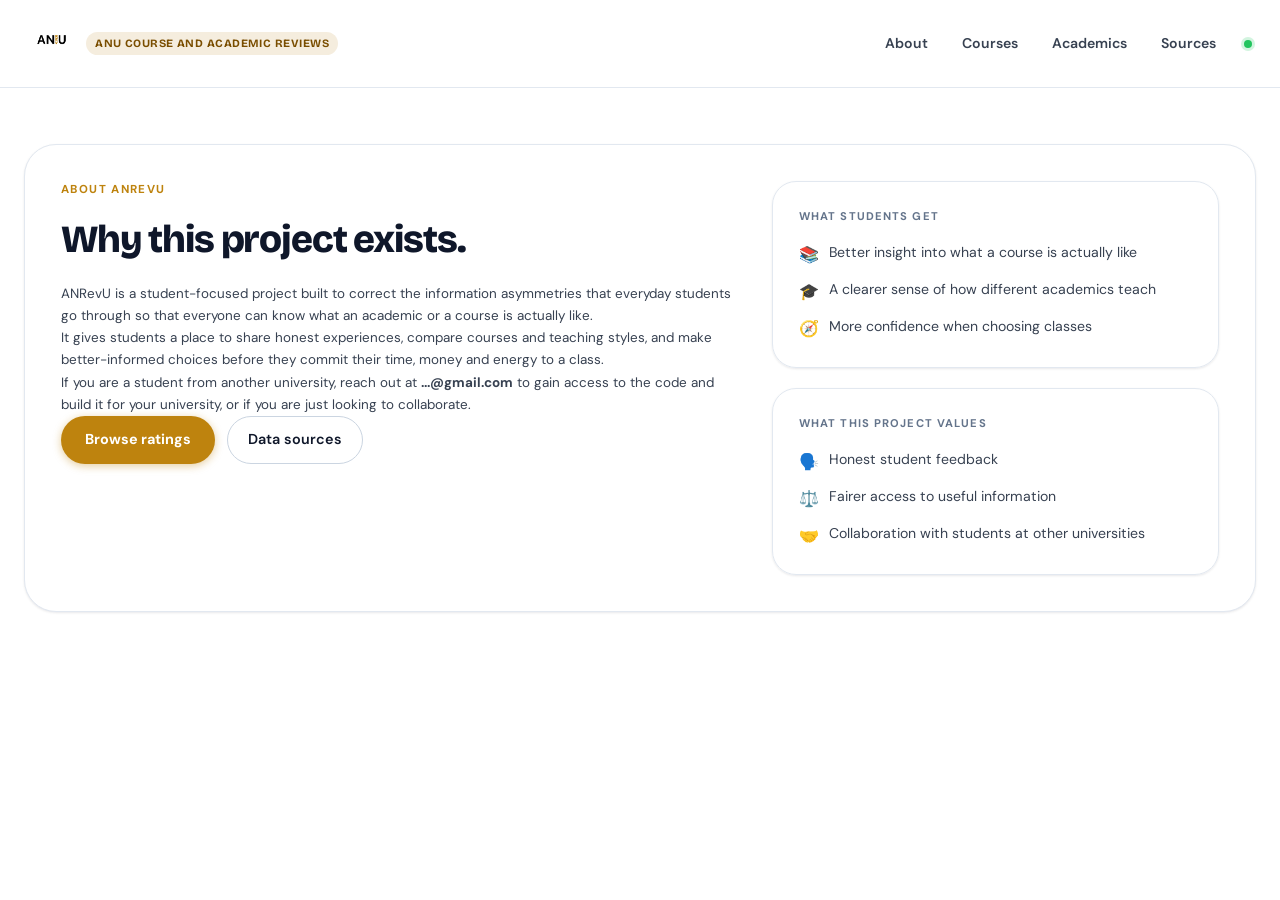
==== cbe-rating/about.html @ 8ddbf986 "Add ANRevU about page" ====
<!doctype html>
<html lang="en">
  <head>
    <meta charset="utf-8">
    <meta name="viewport" content="width=device-width, initial-scale=1">
    <title>ANRevU | About</title>
    <link rel="preconnect" href="https://fonts.googleapis.com">
    <link rel="preconnect" href="https://fonts.gstatic.com" crossorigin>
    <link href="https://fonts.googleapis.com/css2?family=Bricolage+Grotesque:opsz,wght@12..96,400;12..96,500;12..96,600;12..96,700;12..96,800&family=DM+Sans:ital,opsz,wght@0,9..40,400;0,9..40,500;0,9..40,600;1,9..40,400&display=swap" rel="stylesheet">
    <link rel="stylesheet" href="styles.css?v=20260502d">
  </head>
  <body>
    <header class="site-header">
      <div class="header-inner">
        <a class="wordmark" href="/cbe-rating/" aria-label="Go to ANRevU home">
          <img class="wordmark-logo" src="assets/anrevu-logo-white.png" alt="ANRevU">
          <span class="wordmark-badge">ANU course and academic reviews</span>
        </a>
        <nav class="header-nav">
          <a href="/cbe-rating/about.html" class="nav-link">About</a>
          <a href="/cbe-rating/#directory" class="nav-link">Courses</a>
          <a href="/cbe-rating/#directory" class="nav-link">Academics</a>
          <a href="/cbe-rating/sources.html" class="nav-link">Sources</a>
          <span class="nav-dot is-live" title="About ANRevU"></span>
        </nav>
      </div>
    </header>

    <main class="shell">
      <section class="sources-section sources-section--page about-section">
        <div class="sources-head">
          <p class="eyebrow">About ANRevU</p>
          <h1 class="sources-title">Why this project exists.</h1>
          <p class="sources-note">
            ANRevU is a student-focused project built to correct the information asymmetries that everyday students go through so that everyone can know what an academic or a course is actually like.
          </p>
          <p class="sources-note">
            It gives students a place to share honest experiences, compare courses and teaching styles, and make better-informed choices before they commit their time, money and energy to a class.
          </p>
          <p class="sources-note">
            If you are a student from another university, reach out at <strong>...@gmail.com</strong> to gain access to the code and build it for your university, or if you are just looking to collaborate.
          </p>
          <div class="hero-actions">
            <a class="btn-primary" href="/cbe-rating/#directory">Browse ratings</a>
            <a class="btn-ghost btn-ghost--light" href="/cbe-rating/sources.html">Data sources</a>
          </div>
        </div>

        <div class="about-card-grid">
          <article class="about-card">
            <p class="panel-label">What students get</p>
            <ul class="feature-list">
              <li><span class="feature-icon">📚</span> Better insight into what a course is actually like</li>
              <li><span class="feature-icon">🎓</span> A clearer sense of how different academics teach</li>
              <li><span class="feature-icon">🧭</span> More confidence when choosing classes</li>
            </ul>
          </article>

          <article class="about-card">
            <p class="panel-label">What this project values</p>
            <ul class="feature-list">
              <li><span class="feature-icon">🗣️</span> Honest student feedback</li>
              <li><span class="feature-icon">⚖️</span> Fairer access to useful information</li>
              <li><span class="feature-icon">🤝</span> Collaboration with students at other universities</li>
            </ul>
          </article>
        </div>
      </section>
    </main>
  </body>
</html>
---- cbe-rating/styles.css ----
/* ═══════════════════════════════════════════════════════════
   ANReview — Redesigned Styles
   ═══════════════════════════════════════════════════════════ */

/* ── Colour Themes ──────────────────────────────────────── */

/* Default: ANU Gold on black/white */
:root {
  --accent:       #BE830E;
  --accent-dark:  #9a6a0a;
  --accent-light: #F5EDDE;
  --accent-text:  #7a4e00;
  --hero-bg:      #0f0f0f;
}

/* ANU reversed — gold stays, darker tones */
[data-theme="ink"] {
  --accent:       #BE830E;
  --accent-dark:  #9a6a0a;
  --accent-light: #F5EDDE;
  --accent-text:  #7a4e00;
  --hero-bg:      #1a1a1a;
}

/* Cobalt Blue */
[data-theme="cobalt"] {
  --accent:       #2563EB;
  --accent-dark:  #1d4ed8;
  --accent-light: #dbeafe;
  --accent-text:  #1e40af;
  --hero-bg:      #0f172a;
}

/* Crimson */
[data-theme="crimson"] {
  --accent:       #DC2626;
  --accent-dark:  #b91c1c;
  --accent-light: #fee2e2;
  --accent-text:  #991b1b;
  --hero-bg:      #1a0606;
}

/* ── Base tokens ────────────────────────────────────────── */
:root {
  --bg:           #ffffff;
  --bg-subtle:    #f8fafc;
  --bg-muted:     #f1f5f9;
  --surface:      #ffffff;
  --ink:          #0f172a;
  --ink-muted:    #374151;
  --ink-faint:    #64748b;
  --line:         #e2e8f0;
  --line-strong:  #cbd5e1;
  --radius-sm:    10px;
  --radius-md:    16px;
  --radius-lg:    24px;
  --radius-xl:    32px;
  --shadow-sm:    0 1px 3px rgba(15,23,42,.06), 0 1px 2px rgba(15,23,42,.04);
  --shadow-md:    0 4px 16px rgba(15,23,42,.08), 0 1px 4px rgba(15,23,42,.04);
  --shadow-lg:    0 12px 40px rgba(15,23,42,.10), 0 2px 8px rgba(15,23,42,.06);
  --font-head:    'Bricolage Grotesque', sans-serif;
  --font-body:    'DM Sans', sans-serif;
  --header-h:     88px;
  --transition:   160ms cubic-bezier(.4,0,.2,1);
}

/* ── Dark mode ──────────────────────────────────────────── */
.dark {
  --bg:          #0f172a;
  --bg-subtle:   #1e293b;
  --bg-muted:    #334155;
  --surface:     #1e293b;
  --ink:         #f1f5f9;
  --ink-muted:   #cbd5e1;
  --ink-faint:   #94a3b8;
  --line:        #334155;
  --line-strong: #475569;
  --shadow-sm:   0 1px 3px rgba(0,0,0,.3);
  --shadow-md:   0 4px 16px rgba(0,0,0,.3);
  --shadow-lg:   0 12px 40px rgba(0,0,0,.35);
}

/* ── Reset ──────────────────────────────────────────────── */
*, *::before, *::after { box-sizing: border-box; margin: 0; }
html { scroll-behavior: smooth; -webkit-font-smoothing: antialiased; }
body {
  font-family: var(--font-body);
  font-size: 15px;
  line-height: 1.6;
  color: var(--ink);
  background: var(--bg);
  padding-top: var(--header-h);
  transition: background var(--transition), color var(--transition);
}

/* ── Header ─────────────────────────────────────────────── */
.site-header {
  position: fixed;
  top: 0; left: 0; right: 0;
  height: var(--header-h);
  background: rgba(255,255,255,0.88);
  backdrop-filter: blur(16px);
  -webkit-backdrop-filter: blur(16px);
  border-bottom: 1px solid var(--line);
  z-index: 100;
  transition: background var(--transition), border-color var(--transition);
}
.dark .site-header {
  background: rgba(15,23,42,0.88);
}
.header-inner {
  display: flex;
  align-items: center;
  justify-content: space-between;
  max-width: 1300px;
  margin: 0 auto;
  padding: 0 28px;
  height: 100%;
}
.wordmark {
  display: flex;
  align-items: center;
  gap: 10px;
  text-decoration: none;
  font-family: var(--font-head);
  font-size: 1.25rem;
  font-weight: 800;
  letter-spacing: -0.02em;
}
.wordmark-logo {
  display: block;
  width: auto;
  height: 68px;
}
.wordmark-badge {
  display: inline-flex;
  align-items: center;
  padding: 3px 9px;
  border-radius: 999px;
  background: var(--accent-light);
  color: var(--accent-text);
  font-size: 0.7rem;
  font-weight: 700;
  letter-spacing: 0.04em;
  text-transform: uppercase;
  white-space: nowrap;
}
.header-nav {
  display: flex;
  align-items: center;
  gap: 6px;
}
.nav-link {
  display: inline-flex;
  align-items: center;
  height: 36px;
  padding: 0 14px;
  border-radius: var(--radius-sm);
  color: var(--ink-muted);
  font-weight: 600;
  font-size: 0.88rem;
  text-decoration: none;
  transition: background var(--transition), color var(--transition);
}
.nav-link:hover {
  background: var(--bg-muted);
  color: var(--ink);
}
.nav-dot {
  width: 8px; height: 8px;
  border-radius: 50%;
  background: var(--ink-faint);
  margin-left: 8px;
  transition: background var(--transition);
}
.nav-dot.is-live  { background: #22c55e; box-shadow: 0 0 0 3px rgba(34,197,94,.2); }
.nav-dot.is-error { background: #ef4444; }

/* ── Shell ──────────────────────────────────────────────── */
.shell {
  max-width: 1300px;
  margin: 0 auto;
  padding: 40px 24px 72px;
}

/* ── Eyebrow ─────────────────────────────────────────────── */
.eyebrow {
  font-size: 0.72rem;
  font-weight: 700;
  letter-spacing: 0.12em;
  text-transform: uppercase;
  color: var(--accent);
  margin-bottom: 10px;
}

/* ── Hero ────────────────────────────────────────────────── */
.hero {
  display: grid;
  grid-template-columns: 1.5fr 1fr;
  gap: 32px;
  padding: 56px 56px 52px;
  background: var(--hero-bg);
  border: 1px solid rgba(255,255,255,0.08);
  border-radius: var(--radius-xl);
  overflow: hidden;
  position: relative;
}
.hero::before {
  content: '';
  position: absolute;
  top: -80px; right: -80px;
  width: 420px; height: 420px;
  border-radius: 50%;
  background: radial-gradient(circle, rgba(190,131,14,0.22) 0%, transparent 70%);
  pointer-events: none;
}
.hero::after {
  content: '';
  position: absolute;
  bottom: -60px; left: -60px;
  width: 300px; height: 300px;
  border-radius: 50%;
  background: radial-gradient(circle, rgba(190,131,14,0.10) 0%, transparent 70%);
  pointer-events: none;
}
.hero .eyebrow { color: #BE830E; }
.hero .hero-heading { color: #fff7eb !important; }
.hero-heading em { color: #d89a18; font-style: italic; }
.hero-logo {
  display: block;
  width: min(100%, 260px);
  height: auto;
  margin-bottom: 18px;
  border-radius: 22px;
  box-shadow: 0 12px 30px rgba(0, 0, 0, 0.22);
}
[data-hero="centered"] .hero {
  grid-template-columns: 1fr;
  text-align: center;
  max-width: 680px;
  margin-left: auto;
  margin-right: auto;
}
[data-hero="centered"] .hero-actions { justify-content: center; }
[data-hero="centered"] .hero-right    { display: none; }

.hero-heading {
  font-family: var(--font-head);
  font-size: clamp(2.6rem, 5vw, 4.2rem);
  font-weight: 800;
  line-height: 1.05;
  letter-spacing: -0.03em;
  color: #ffffff;
  margin-bottom: 20px;
}
.hero-heading em {
  font-style: italic;
  color: var(--accent);
}
.hero-body {
  font-size: 1rem;
  line-height: 1.7;
  color: rgba(255, 248, 235, 0.9);
  max-width: 52ch;
  margin-bottom: 32px;
}
.hero-body strong { color: #fff7eb; font-weight: 700; }

.hero-actions {
  display: flex;
  gap: 12px;
  flex-wrap: wrap;
}

/* ── Buttons ─────────────────────────────────────────────── */
.btn-primary {
  display: inline-flex;
  align-items: center;
  justify-content: center;
  height: 48px;
  padding: 0 24px;
  border-radius: 999px;
  background: var(--accent);
  color: #fff;
  font: inherit;
  font-size: 0.9rem;
  font-weight: 700;
  text-decoration: none;
  border: none;
  cursor: pointer;
  transition: background var(--transition), transform var(--transition), box-shadow var(--transition);
  box-shadow: 0 2px 8px color-mix(in srgb, var(--accent) 40%, transparent);
}
.btn-primary:hover {
  background: var(--accent-dark);
  transform: translateY(-1px);
  box-shadow: 0 6px 20px color-mix(in srgb, var(--accent) 35%, transparent);
}
.btn-primary:active { transform: translateY(0); }

.btn-ghost {
  display: inline-flex;
  align-items: center;
  height: 48px;
  padding: 0 20px;
  border-radius: 999px;
  border: 1.5px solid rgba(255,255,255,0.5);
  color: rgba(255,255,255,0.9);
  font: inherit;
  font-size: 0.9rem;
  font-weight: 600;
  text-decoration: none;
  cursor: pointer;
  transition: border-color var(--transition), color var(--transition), background var(--transition);
}
.btn-ghost:hover {
  border-color: #ffffff;
  color: #ffffff;
  background: rgba(255,255,255,0.1);
}

.btn-ghost--light {
  border-color: var(--line-strong);
  color: var(--ink);
}

.btn-ghost--light:hover {
  border-color: var(--accent);
  color: var(--accent-text);
  background: var(--accent-light);
}

.btn-submit { width: 100%; height: 52px; font-size: 0.95rem; border-radius: var(--radius-md); }

.btn-secondary {
  display: inline-flex;
  align-items: center;
  justify-content: center;
  min-height: 44px;
  padding: 0 18px;
  border-radius: 999px;
  border: 1.5px solid var(--line-strong);
  background: var(--surface);
  color: var(--ink);
  font: inherit;
  font-size: 0.88rem;
  font-weight: 700;
  cursor: pointer;
  transition: border-color var(--transition), background var(--transition), color var(--transition), transform var(--transition);
}
.btn-secondary:hover:not(:disabled) {
  border-color: var(--accent);
  color: var(--accent-text);
  transform: translateY(-1px);
}
.btn-secondary:disabled {
  opacity: 0.45;
  cursor: not-allowed;
}

/* ── Hero panel ──────────────────────────────────────────── */
.hero-right {
  padding: 28px;
  background: rgba(255,255,255,0.10);
  border: 1px solid rgba(255,255,255,0.18);
  border-radius: var(--radius-lg);
  backdrop-filter: blur(8px);
}
.hero-right .panel-label { color: rgba(255,255,255,0.65); }
.hero-right .feature-list li { color: rgba(255,255,255,0.92); }
.hero-right .panel-note { color: rgba(255,255,255,0.6); border-top-color: rgba(255,255,255,0.18); }
.panel-label {
  font-size: 0.7rem;
  font-weight: 700;
  letter-spacing: 0.1em;
  text-transform: uppercase;
  color: var(--ink-faint);
  margin-bottom: 16px;
}
.feature-list {
  list-style: none;
  padding: 0;
  display: grid;
  gap: 12px;
}
.feature-list li {
  display: flex;
  align-items: flex-start;
  gap: 10px;
  font-size: 0.88rem;
  color: var(--ink-muted);
  line-height: 1.5;
}
.feature-icon {
  font-size: 1rem;
  flex-shrink: 0;
  margin-top: 1px;
}
.panel-note {
  margin-top: 20px;
  font-size: 0.78rem;
  color: var(--ink-faint);
  border-top: 1px solid var(--line);
  padding-top: 14px;
}

/* ── Stats strip ─────────────────────────────────────────── */
.stat-strip {
  display: grid;
  grid-template-columns: repeat(4, 1fr);
  gap: 14px;
  margin-top: 20px;
}
.stat-card {
  padding: 28px 24px 24px;
  background: var(--surface);
  border: 1px solid var(--line);
  border-radius: var(--radius-lg);
  box-shadow: var(--shadow-sm);
  transition: transform var(--transition), box-shadow var(--transition);
}
.stat-card:hover {
  transform: translateY(-2px);
  box-shadow: var(--shadow-md);
}
.stat-card--muted .stat-num { color: var(--ink); opacity: 0.55; }
.stat-num {
  display: block;
  font-family: var(--font-head);
  font-size: clamp(2.2rem, 4vw, 3rem);
  font-weight: 800;
  letter-spacing: -0.04em;
  color: var(--accent);
  line-height: 1;
  margin-bottom: 6px;
}
.stat-label {
  font-size: 0.8rem;
  font-weight: 600;
  color: var(--ink-muted);
  text-transform: uppercase;
  letter-spacing: 0.06em;
}

/* ── Status bar ─────────────────────────────────────────── */
.status-bar {
  display: flex;
  align-items: center;
  gap: 10px;
  margin-top: 14px;
  padding: 12px 18px;
  background: var(--bg-subtle);
  border: 1px solid var(--line);
  border-radius: var(--radius-md);
}
.status-dot {
  width: 8px; height: 8px;
  border-radius: 50%;
  background: var(--ink-faint);
  flex-shrink: 0;
  animation: pulse 2s ease-in-out infinite;
}
@keyframes pulse {
  0%, 100% { opacity: 1; }
  50%       { opacity: 0.4; }
}
.status-bar p {
  margin: 0;
  font-size: 0.82rem;
  font-weight: 600;
  color: var(--ink);
}

/* ── College tabs ───────────────────────────────────────── */
.college-switch {
  display: grid;
  grid-template-columns: repeat(4, 1fr);
  gap: 12px;
  margin-top: 20px;
}
.college-tab {
  display: flex;
  flex-direction: column;
  gap: 4px;
  padding: 20px 22px;
  background: var(--surface);
  border: 1.5px solid var(--line);
  border-radius: var(--radius-lg);
  cursor: pointer;
  text-align: left;
  transition: border-color var(--transition), background var(--transition), transform var(--transition), box-shadow var(--transition);
  box-shadow: var(--shadow-sm);
}
.college-tab:hover {
  border-color: var(--accent);
  transform: translateY(-2px);
  box-shadow: var(--shadow-md);
}
.college-tab.is-active {
  border-color: var(--accent);
  background: var(--accent-light);
  box-shadow: 0 0 0 3px color-mix(in srgb, var(--accent) 15%, transparent);
}
.ctab-label {
  font-family: var(--font-head);
  font-size: 0.98rem;
  font-weight: 700;
  color: var(--ink);
  line-height: 1.3;
}
.college-tab.is-active .ctab-label { color: var(--accent-text); }
.ctab-sub {
  font-size: 0.84rem;
  color: var(--ink);
  opacity: 0.65;
  line-height: 1.45;
}
.college-tab.is-active .ctab-sub { opacity: 0.8; }

/* ── Directory section ──────────────────────────────────── */
.directory { margin-top: 40px; }

.directory-head {
  display: flex;
  justify-content: space-between;
  align-items: flex-end;
  gap: 24px;
}
.directory-title {
  font-family: var(--font-head);
  font-size: clamp(1.8rem, 3.5vw, 2.8rem);
  font-weight: 800;
  letter-spacing: -0.03em;
  color: var(--ink);
}
.directory-note {
  max-width: 38ch;
  font-size: 0.92rem;
  color: var(--ink);
  opacity: 0.7;
  line-height: 1.6;
}

.workflow-strip {
  display: grid;
  grid-template-columns: repeat(2, 1fr);
  gap: 12px;
  margin-top: 18px;
}

.workflow-card {
  padding: 18px 20px;
  background: var(--bg-subtle);
  border: 1px solid var(--line);
  border-radius: var(--radius-lg);
  box-shadow: var(--shadow-sm);
}

.workflow-card h3 {
  font-family: var(--font-head);
  font-size: 1rem;
  font-weight: 700;
  color: var(--ink);
  margin-bottom: 6px;
}

.workflow-card p:last-child {
  font-size: 0.84rem;
  color: var(--ink-muted);
  line-height: 1.6;
}

.workflow-step,
.panel-step {
  font-size: 0.72rem;
  font-weight: 700;
  letter-spacing: 0.1em;
  text-transform: uppercase;
  color: var(--accent);
}

.panel-step {
  margin-bottom: 6px;
}

/* ── Type toggle ─────────────────────────────────────────── */
.type-switch {
  display: inline-flex;
  gap: 6px;
  margin-top: 20px;
  padding: 5px;
  background: var(--bg-muted);
  border-radius: var(--radius-md);
  border: 1px solid var(--line);
}
.type-tab {
  height: 40px;
  padding: 0 20px;
  border: none;
  border-radius: var(--radius-sm);
  background: transparent;
  color: var(--ink-muted);
  font: inherit;
  font-size: 0.88rem;
  font-weight: 600;
  cursor: pointer;
  transition: background var(--transition), color var(--transition), box-shadow var(--transition);
}
.type-tab.is-active {
  background: var(--surface);
  color: var(--accent);
  box-shadow: var(--shadow-sm);
}

/* ── Filters ─────────────────────────────────────────────── */
.filters-card {
  display: grid;
  grid-template-columns: 2fr 1fr 1fr 1fr;
  gap: 12px;
  margin-top: 16px;
  padding: 16px;
  background: var(--surface);
  border: 1px solid var(--line);
  border-radius: var(--radius-lg);
  box-shadow: var(--shadow-sm);
}
.field {
  display: flex;
  flex-direction: column;
  gap: 6px;
}
.field-label {
  font-size: 0.78rem;
  font-weight: 700;
  color: var(--ink-muted);
  letter-spacing: 0.04em;
  text-transform: uppercase;
}
.field-optional {
  font-weight: 400;
  text-transform: none;
  letter-spacing: 0;
  color: var(--ink-faint);
}
.input-wrap {
  position: relative;
}

.search-submit-row {
  display: flex;
  gap: 10px;
  align-items: center;
}

.search-submit-row .input-wrap {
  flex: 1;
}

.search-submit {
  flex-shrink: 0;
  min-width: 108px;
}
.input-icon {
  position: absolute;
  left: 12px;
  top: 50%;
  transform: translateY(-50%);
  width: 16px; height: 16px;
  color: var(--ink-faint);
  pointer-events: none;
}
.field--search input { padding-left: 38px !important; }

.field input,
.field select,
.field textarea {
  width: 100%;
  height: 44px;
  padding: 0 14px;
  border: 1.5px solid var(--line);
  border-radius: var(--radius-md);
  background: var(--bg-subtle);
  color: var(--ink);
  font: inherit;
  font-size: 0.88rem;
  transition: border-color var(--transition), box-shadow var(--transition), background var(--transition);
  appearance: none;
  -webkit-appearance: none;
}
.field textarea {
  height: auto;
  padding: 12px 14px;
  resize: vertical;
}
select.field, .field select {
  background-image: url("data:image/svg+xml,%3Csvg xmlns='http://www.w3.org/2000/svg' width='12' height='8' fill='none'%3E%3Cpath d='M1 1l5 5 5-5' stroke='%2364748b' stroke-width='1.5' stroke-linecap='round' stroke-linejoin='round'/%3E%3C/svg%3E");
  background-repeat: no-repeat;
  background-position: right 12px center;
  padding-right: 32px;
}
.field input:focus,
.field select:focus,
.field textarea:focus {
  outline: none;
  border-color: var(--accent);
  box-shadow: 0 0 0 3px color-mix(in srgb, var(--accent) 15%, transparent);
  background: var(--surface);
}

/* ── Content grid ─────────────────────────────────────────── */
.browse-view,
.detail-page {
  margin-top: 16px;
}

/* ── List panel ──────────────────────────────────────────── */
.list-panel {
  background: var(--surface);
  border: 1px solid var(--line);
  border-radius: var(--radius-xl);
  padding: 22px;
  box-shadow: var(--shadow-sm);
}
.list-panel--full {
  width: 100%;
}
.list-header {
  display: flex;
  justify-content: space-between;
  align-items: flex-start;
  padding-bottom: 14px;
  border-bottom: 1px solid var(--line);
  margin-bottom: 16px;
}
.list-heading {
  font-family: var(--font-head);
  font-size: 1rem;
  font-weight: 700;
  color: var(--ink);
}
.results-meta-text {
  font-size: 0.8rem;
  color: var(--ink-muted);
  font-weight: 600;
}
.results-grid {
  display: grid;
  gap: 10px;
}

/* ── Result cards ─────────────────────────────────────────── */
.result-card {
  padding: 16px 18px;
  border: 1.5px solid var(--line);
  border-radius: var(--radius-md);
  background: var(--bg-subtle);
  cursor: pointer;
  transition: border-color var(--transition), transform var(--transition), box-shadow var(--transition), background var(--transition);
}
.result-card:hover {
  border-color: var(--accent);
  background: var(--surface);
  transform: translateY(-1px);
  box-shadow: var(--shadow-md);
}
.result-card.is-active {
  border-color: var(--accent);
  background: var(--accent-light);
  box-shadow: 0 0 0 3px color-mix(in srgb, var(--accent) 12%, transparent);
}
.result-card h4 {
  font-family: var(--font-head);
  font-size: 0.95rem;
  font-weight: 700;
  letter-spacing: -0.01em;
  color: var(--ink);
  margin: 10px 0 5px;
}
.result-snippet {
  font-size: 0.82rem;
  color: var(--ink);
  opacity: 0.75;
  line-height: 1.5;
  margin-bottom: 10px;
  display: -webkit-box;
  -webkit-line-clamp: 2;
  -webkit-box-orient: vertical;
  overflow: hidden;
}
.result-meta,
.result-tags,
.review-meta {
  display: flex;
  gap: 6px;
  flex-wrap: wrap;
}

/* ── Chips & pills ───────────────────────────────────────── */
.pill {
  display: inline-flex;
  align-items: center;
  padding: 4px 10px;
  border-radius: 999px;
  background: var(--accent-light);
  color: var(--accent-text);
  font-size: 0.7rem;
  font-weight: 700;
  letter-spacing: 0.06em;
  text-transform: uppercase;
  margin-bottom: 6px;
}
.meta-chip {
  display: inline-flex;
  align-items: center;
  height: 26px;
  padding: 0 9px;
  border-radius: 999px;
  background: var(--bg-muted);
  color: var(--ink);
  font-size: 0.75rem;
  font-weight: 600;
  border: 1px solid var(--line);
}
.tag-chip {
  display: inline-flex;
  align-items: center;
  height: 26px;
  padding: 0 9px;
  border-radius: 999px;
  background: color-mix(in srgb, var(--accent) 10%, transparent);
  color: var(--accent-text);
  font-size: 0.75rem;
  font-weight: 600;
}
.score-badge {
  display: inline-flex;
  align-items: center;
  height: 26px;
  padding: 0 9px;
  border-radius: 999px;
  background: color-mix(in srgb, var(--accent) 14%, transparent);
  color: var(--accent-text);
  font-size: 0.75rem;
  font-weight: 700;
}

/* ── Detail panel ─────────────────────────────────────────── */
.detail-panel {
  background: var(--surface);
  border: 1px solid var(--line);
  border-radius: var(--radius-xl);
  padding: 24px;
  box-shadow: var(--shadow-sm);
  position: sticky;
  top: calc(var(--header-h) + 16px);
  max-height: calc(100vh - var(--header-h) - 32px);
  overflow-y: auto;
  scrollbar-width: thin;
  scrollbar-color: var(--line) transparent;
}
.detail-panel--page {
  position: static;
  max-height: none;
  overflow: visible;
}

.detail-page-bar {
  display: flex;
  justify-content: space-between;
  align-items: center;
  gap: 12px;
  margin-bottom: 14px;
}

.detail-page-actions {
  display: flex;
  gap: 10px;
  flex-wrap: wrap;
}

.detail-page-nav {
  display: flex;
  gap: 10px;
}

.detail-empty {
  display: flex;
  flex-direction: column;
  align-items: center;
  justify-content: center;
  text-align: center;
  min-height: 280px;
  padding: 40px 20px;
  color: var(--ink-muted);
}
.detail-empty-icon {
  font-size: 2.5rem;
  margin-bottom: 16px;
  color: var(--ink-faint);
}
.detail-empty h3 {
  font-family: var(--font-head);
  font-size: 1.1rem;
  font-weight: 700;
  color: var(--ink);
  margin-bottom: 8px;
}
.detail-empty p {
  font-size: 0.88rem;
  line-height: 1.6;
  max-width: 28ch;
  color: var(--ink-muted);
}

.detail-top {
  display: flex;
  justify-content: space-between;
  gap: 16px;
  align-items: flex-start;
  padding-bottom: 18px;
  border-bottom: 1px solid var(--line);
  margin-bottom: 16px;
}
.detail-title {
  font-family: var(--font-head);
  font-size: 1.15rem;
  font-weight: 800;
  letter-spacing: -0.02em;
  color: var(--ink);
  line-height: 1.25;
  margin-top: 6px;
}
.detail-subtitle {
  font-size: 0.82rem;
  color: var(--ink-muted);
  margin-top: 4px;
}
.score-chip {
  display: flex;
  flex-direction: column;
  align-items: center;
  justify-content: center;
  min-width: 72px;
  padding: 12px 10px;
  border-radius: var(--radius-md);
  background: color-mix(in srgb, var(--accent) 12%, transparent);
  border: 1px solid color-mix(in srgb, var(--accent) 25%, transparent);
  flex-shrink: 0;
}
.score-chip span {
  font-family: var(--font-head);
  font-size: 1.8rem;
  font-weight: 800;
  color: var(--accent);
  line-height: 1;
}
.score-chip small {
  font-size: 0.72rem;
  color: var(--ink-faint);
  font-weight: 600;
  margin-top: 2px;
}

/* ── Metrics ─────────────────────────────────────────────── */
.detail-metrics {
  display: grid;
  grid-template-columns: repeat(4, 1fr);
  gap: 8px;
  margin-bottom: 16px;
}
.metric-card {
  padding: 12px;
  background: var(--bg-subtle);
  border: 1px solid var(--line);
  border-radius: var(--radius-md);
  text-align: center;
}
.metric-label {
  font-size: 0.7rem;
  font-weight: 600;
  color: var(--ink-muted);
  text-transform: uppercase;
  letter-spacing: 0.04em;
  margin-bottom: 4px;
}
.metric-val {
  font-family: var(--font-head);
  font-size: 1.3rem;
  font-weight: 800;
  color: var(--ink);
}

/* ── Info cards ──────────────────────────────────────────── */
.detail-sections { display: grid; gap: 22px; margin-top: 18px; }
.info-card {
  padding: 22px 22px;
  background: var(--bg-subtle);
  border: 1px solid var(--line);
  border-radius: var(--radius-md);
}
.info-card--form {
  background: var(--surface);
  border-color: var(--line-strong);
}
.info-heading {
  font-family: var(--font-head);
  font-size: 1.2rem;
  font-weight: 800;
  color: var(--ink);
  margin-bottom: 4px;
}
.section-head {
  display: flex;
  justify-content: space-between;
  align-items: flex-start;
  gap: 12px;
  margin-bottom: 10px;
}
.section-sub {
  font-size: 0.78rem;
  color: var(--ink-muted);
}
.field--compact {
  min-width: 0;
}
.review-toolbar {
  display: grid;
  grid-template-columns: repeat(4, minmax(0, 1fr));
  gap: 12px;
  margin-top: 14px;
  margin-bottom: 10px;
}
.section-sub--title {
  font-size: 0.86rem;
  line-height: 1.55;
  margin-top: 2px;
}

/* ── Facts ────────────────────────────────────────────────── */
.facts {
  display: grid;
  grid-template-columns: max-content 1fr;
  gap: 6px 16px;
  margin-top: 12px;
  font-size: 0.84rem;
}
.facts dt { font-weight: 700; color: var(--ink-muted); }
.facts dd { color: var(--ink); }
.facts a  { color: var(--accent); text-decoration: none; }
.facts a:hover { text-decoration: underline; }

/* ── Link pills ──────────────────────────────────────────── */
.link-pills {
  display: flex;
  flex-wrap: wrap;
  gap: 8px;
  margin-top: 12px;
}
.link-pills button {
  border: 1.5px solid var(--line);
  border-radius: 999px;
  height: 32px;
  padding: 0 12px;
  background: var(--surface);
  color: var(--ink-muted);
  font: inherit;
  font-size: 0.8rem;
  font-weight: 600;
  cursor: pointer;
  transition: border-color var(--transition), color var(--transition), background var(--transition);
}
.link-pills button:hover {
  border-color: var(--accent);
  color: var(--accent);
  background: var(--accent-light);
}

/* ── Reviews ─────────────────────────────────────────────── */
.review-list {
  display: grid;
  gap: 10px;
  margin-top: 12px;
}
.review-card {
  padding: 14px 16px;
  background: var(--surface);
  border: 1px solid var(--line);
  border-radius: var(--radius-md);
  transition: border-color var(--transition);
}
.review-card:hover { border-color: var(--line-strong); }
.review-card blockquote {
  margin: 10px 0 0;
  padding-left: 12px;
  border-left: 3px solid var(--accent);
  font-size: 0.88rem;
  color: var(--ink);
  line-height: 1.6;
  font-style: italic;
}
.review-actions {
  display: flex;
  justify-content: space-between;
  align-items: center;
  flex-wrap: wrap;
  margin-top: 12px;
  gap: 8px;
}
.review-vote-bar {
  display: inline-flex;
  align-items: center;
  gap: 8px;
}
.vote-button {
  height: 32px;
  padding: 0 12px;
  border: 1px solid color-mix(in srgb, var(--accent) 35%, var(--line));
  border-radius: 999px;
  background: color-mix(in srgb, var(--accent) 6%, var(--surface));
  color: var(--ink);
  font: inherit;
  font-size: 0.76rem;
  font-weight: 700;
  cursor: pointer;
  transition: border-color var(--transition), background var(--transition), color var(--transition);
}
.vote-button:hover {
  border-color: var(--accent);
  background: color-mix(in srgb, var(--accent) 12%, var(--surface));
}
.vote-button--down {
  border-color: color-mix(in srgb, #b45309 35%, var(--line));
  background: color-mix(in srgb, #b45309 7%, var(--surface));
}
.vote-button:disabled {
  opacity: 0.6;
  cursor: default;
}
.report-button {
  height: 30px;
  padding: 0 12px;
  border: 1px solid var(--line);
  border-radius: 999px;
  background: transparent;
  color: var(--ink-faint);
  font: inherit;
  font-size: 0.75rem;
  font-weight: 600;
  cursor: pointer;
  transition: border-color var(--transition), color var(--transition);
  flex-shrink: 0;
}
.report-button:hover {
  border-color: #ef4444;
  color: #ef4444;
}
.report-button:disabled { opacity: 0.5; cursor: default; }

/* ── Review form ─────────────────────────────────────────── */
.review-form {
  display: grid;
  gap: 14px;
  margin-top: 14px;
}
.review-dual-toggle-wrap {
  display: grid;
  gap: 8px;
}
.linked-review-toggle {
  display: grid;
  grid-template-columns: 28px 1fr;
  align-items: center;
  gap: 16px;
  width: 100%;
  padding: 18px 20px;
  border: 1.5px solid color-mix(in srgb, var(--accent) 30%, var(--line));
  border-radius: var(--radius-md);
  background: color-mix(in srgb, var(--accent) 6%, var(--surface));
  font-size: 0.92rem;
  color: var(--ink);
  cursor: pointer;
  box-shadow: 0 6px 18px rgba(15, 23, 42, 0.04);
}
.linked-review-toggle input {
  position: absolute;
  opacity: 0;
  pointer-events: none;
}
.linked-review-box {
  width: 24px;
  height: 24px;
  border: 2px solid color-mix(in srgb, var(--accent) 60%, var(--line));
  border-radius: 7px;
  background: var(--surface);
  display: inline-flex;
  align-items: center;
  justify-content: center;
  transition: border-color var(--transition), background var(--transition), transform var(--transition);
}
.linked-review-copy {
  display: grid;
  gap: 2px;
}
.linked-review-copy strong {
  font-size: 0.88rem;
  font-weight: 700;
  color: var(--ink);
}
.linked-review-copy span {
  font-size: 0.78rem;
  color: var(--ink-muted);
}
.linked-review-toggle input:checked + .linked-review-box {
  border-color: var(--accent);
  background: var(--accent);
}
.linked-review-toggle input:checked + .linked-review-box::after {
  content: "✓";
  color: white;
  font-size: 0.92rem;
  font-weight: 800;
}
.linked-review-toggle:hover {
  border-color: color-mix(in srgb, var(--accent) 45%, var(--line));
  background: color-mix(in srgb, var(--accent) 8%, var(--surface));
}
.linked-review-toggle:has(input:disabled) {
  opacity: 0.6;
  cursor: not-allowed;
}
.linked-review-copy strong {
  display: block;
  font-size: 1.02rem;
  line-height: 1.2;
}
.linked-review-copy span {
  display: block;
  margin-top: 4px;
  color: var(--ink-muted);
  font-size: 0.86rem;
}
.linked-review-hint {
  font-size: 0.84rem;
  color: var(--ink-muted);
}
.review-dual-shell {
  display: grid;
  grid-template-columns: minmax(0, 1fr);
  gap: 14px;
}
.review-panel {
  padding: 14px;
  background: color-mix(in srgb, var(--bg-subtle) 78%, var(--surface));
  border: 1px solid var(--line);
  border-radius: var(--radius-md);
}
.review-panel--linked {
  background: color-mix(in srgb, var(--accent) 4%, var(--surface));
  border-color: color-mix(in srgb, var(--accent) 22%, var(--line));
}
.review-panel-head {
  display: grid;
  gap: 4px;
  margin-bottom: 12px;
}
.review-panel-title {
  font-family: var(--font-head);
  font-size: 0.92rem;
  font-weight: 700;
  color: var(--ink);
}
.review-panel-subtitle {
  font-size: 0.78rem;
  color: var(--ink-muted);
}
.review-ratings-grid {
  display: grid;
  grid-template-columns: repeat(4, 1fr);
  gap: 10px;
}
.review-form input[readonly] {
  background: color-mix(in srgb, var(--accent) 8%, var(--bg-subtle));
  color: var(--accent-text);
  font-weight: 700;
  cursor: default;
}
.form-feedback {
  font-size: 0.82rem;
  font-weight: 600;
  min-height: 18px;
}

@media (min-width: 980px) {
  .review-dual-shell {
    grid-template-columns: minmax(0, 1fr) minmax(320px, 0.88fr);
    align-items: start;
  }
}

/* ── Sources ─────────────────────────────────────────────── */
.sources-section {
  display: grid;
  grid-template-columns: 1fr 1fr;
  gap: 40px;
  align-items: start;
  margin-top: 48px;
  padding: 40px;
  background: var(--bg-subtle);
  border: 1px solid var(--line);
  border-radius: var(--radius-xl);
}
.sources-title {
  font-family: var(--font-head);
  font-size: clamp(1.6rem, 3vw, 2.4rem);
  font-weight: 800;
  letter-spacing: -0.03em;
  color: var(--ink);
  margin-bottom: 12px;
}
.sources-note {
  font-size: 0.84rem;
  color: var(--ink-muted);
  line-height: 1.65;
}
.source-list {
  display: grid;
  gap: 10px;
  padding: 0;
  list-style: none;
}
.source-list li { font-size: 0.88rem; }
.source-list a {
  color: var(--accent);
  text-decoration: none;
  font-weight: 500;
}
.source-list a:hover { text-decoration: underline; }

.sources-section--page {
  margin-top: 16px;
  padding: 36px;
  background: var(--surface);
  border: 1px solid var(--line);
  border-radius: var(--radius-xl);
  box-shadow: var(--shadow-sm);
}

.about-section {
  grid-template-columns: minmax(0, 1.2fr) minmax(280px, 0.8fr);
}

.about-card-grid {
  display: grid;
  gap: 20px;
}

.about-card {
  padding: 26px;
  border-radius: var(--radius-lg);
  background: var(--surface-2);
  border: 1px solid var(--line);
  box-shadow: var(--shadow-sm);
}

/* ── Tweaks panel ─────────────────────────────────────────── */
.tweaks-panel {
  position: fixed;
  bottom: 24px;
  right: 24px;
  width: 240px;
  padding: 18px 20px;
  background: var(--surface);
  border: 1px solid var(--line-strong);
  border-radius: var(--radius-lg);
  box-shadow: var(--shadow-lg);
  z-index: 200;
}
.tweaks-panel.is-hidden { display: none !important; }
.tweaks-title {
  font-family: var(--font-head);
  font-size: 0.85rem;
  font-weight: 800;
  letter-spacing: 0.04em;
  text-transform: uppercase;
  color: var(--ink);
  margin-bottom: 14px;
}
.tweaks-group { margin-bottom: 16px; }
.tweaks-group:last-child { margin-bottom: 0; }
.tweaks-label {
  font-size: 0.72rem;
  font-weight: 700;
  letter-spacing: 0.08em;
  text-transform: uppercase;
  color: var(--ink-faint);
  margin-bottom: 8px;
}
.tweaks-swatches {
  display: flex;
  gap: 8px;
}
.swatch {
  width: 32px; height: 32px;
  border-radius: 50%;
  border: 3px solid transparent;
  cursor: pointer;
  transition: transform var(--transition), border-color var(--transition);
}
.swatch:hover { transform: scale(1.1); }
.swatch.is-selected { border-color: var(--ink); }
.swatch--gold    { background: #BE830E; }
.swatch--ink     { background: #1a1a1a; border: 2px solid #555; }
.swatch--cobalt  { background: #2563EB; }
.swatch--crimson { background: #DC2626; }

.tweaks-row {
  display: flex;
  gap: 6px;
}
.tweak-btn {
  flex: 1;
  height: 32px;
  border: 1.5px solid var(--line);
  border-radius: var(--radius-sm);
  background: var(--bg-muted);
  color: var(--ink-muted);
  font: inherit;
  font-size: 0.78rem;
  font-weight: 600;
  cursor: pointer;
  transition: border-color var(--transition), color var(--transition), background var(--transition);
}
.tweak-btn.is-selected {
  border-color: var(--accent);
  color: var(--accent);
  background: var(--accent-light);
}

/* Toggle switch */
.tweaks-toggle {
  display: flex;
  align-items: center;
  cursor: pointer;
}
.tweaks-toggle input { display: none; }
.toggle-track {
  width: 40px; height: 22px;
  border-radius: 999px;
  background: var(--bg-muted);
  border: 1.5px solid var(--line);
  position: relative;
  transition: background var(--transition);
}
.tweaks-toggle input:checked + .toggle-track {
  background: var(--accent);
  border-color: var(--accent);
}
.toggle-thumb {
  position: absolute;
  top: 2px; left: 2px;
  width: 14px; height: 14px;
  border-radius: 50%;
  background: white;
  transition: transform var(--transition);
  box-shadow: var(--shadow-sm);
}
.tweaks-toggle input:checked + .toggle-track .toggle-thumb {
  transform: translateX(18px);
}

/* ── Utility ─────────────────────────────────────────────── */
.detail-view.is-hidden,
.is-hidden { display: none !important; }

/* ── Responsive ──────────────────────────────────────────── */
@media (max-width: 1100px) {
  .stat-strip         { grid-template-columns: repeat(2, 1fr); }
  .workflow-strip     { grid-template-columns: 1fr; }
  .detail-panel       { position: static; max-height: none; }
  .filters-card       { grid-template-columns: 1fr 1fr; }
  .sources-section    { grid-template-columns: 1fr; gap: 24px; }
  .about-section      { grid-template-columns: 1fr; }
  .detail-metrics     { grid-template-columns: repeat(2, 1fr); }
  .review-ratings-grid{ grid-template-columns: repeat(2, 1fr); }
  .review-toolbar     { grid-template-columns: repeat(2, minmax(0, 1fr)); }
}

@media (max-width: 780px) {
  .hero               { grid-template-columns: 1fr; padding: 32px 24px; }
  .hero-right         { display: none; }
  .hero-heading       { font-size: clamp(2rem, 10vw, 3rem); }
  .hero-body          { font-size: 1.02rem; line-height: 1.75; max-width: none; }
  .hero-logo          { width: min(100%, 210px); }
  .college-switch     { grid-template-columns: 1fr; }
  .directory-head     { flex-direction: column; align-items: flex-start; }
  .detail-page-bar    { flex-direction: column; align-items: stretch; }
  .detail-page-actions { width: 100%; flex-direction: column; }
  .detail-page-nav    { width: 100%; }
  .detail-page-actions .btn-secondary,
  .detail-page-nav .btn-secondary { width: 100%; }
  .search-submit-row  { flex-direction: column; align-items: stretch; }
  .search-submit      { width: 100%; }
  .filters-card       { grid-template-columns: 1fr; }
  .stat-strip         { grid-template-columns: 1fr 1fr; }
  .detail-metrics     { grid-template-columns: repeat(2, 1fr); }
  .detail-title       { font-size: 1.6rem; line-height: 1.18; }
  .detail-subtitle    { font-size: 0.98rem; line-height: 1.55; }
  .facts              { grid-template-columns: 1fr; gap: 4px; font-size: 0.95rem; }
  .facts dt           { margin-top: 8px; }
  .facts dd           { margin-left: 0; line-height: 1.6; }
  .review-panel       { padding: 16px; }
  .review-panel-title { font-size: 1rem; }
  .review-panel-subtitle { font-size: 0.88rem; line-height: 1.5; }
  .metric-card        { padding: 14px 10px; }
  .metric-val         { font-size: 1.7rem; }
  .wordmark-badge     { display: none; }
  .header-nav .nav-link { display: none; }
}

@media (max-width: 480px) {
  .shell { padding: 20px 14px 48px; }
  .site-header { height: 76px; }
  .header-inner { padding: 0 14px; }
  .wordmark-logo { height: 56px; }
  .stat-strip { grid-template-columns: 1fr 1fr; }
  .review-ratings-grid { grid-template-columns: 1fr; }
  .review-toolbar { grid-template-columns: 1fr; }
  .sources-section { padding: 24px 20px; }
  .hero { padding: 28px 20px; }
  .hero-heading { font-size: clamp(1.8rem, 11vw, 2.5rem); }
  .hero-body { font-size: 0.98rem; line-height: 1.7; }
  .detail-metrics { grid-template-columns: 1fr; }
  .detail-top { gap: 14px; }
  .detail-title { font-size: 1.4rem; }
  .detail-subtitle { font-size: 0.94rem; }
  .info-card { padding: 16px 14px; }
  .section-head { gap: 8px; }
  .section-sub { font-size: 0.86rem; line-height: 1.5; }
  .field input,
  .field select,
  .field textarea { font-size: 16px; }
  .btn-primary,
  .btn-secondary { min-height: 48px; }
}
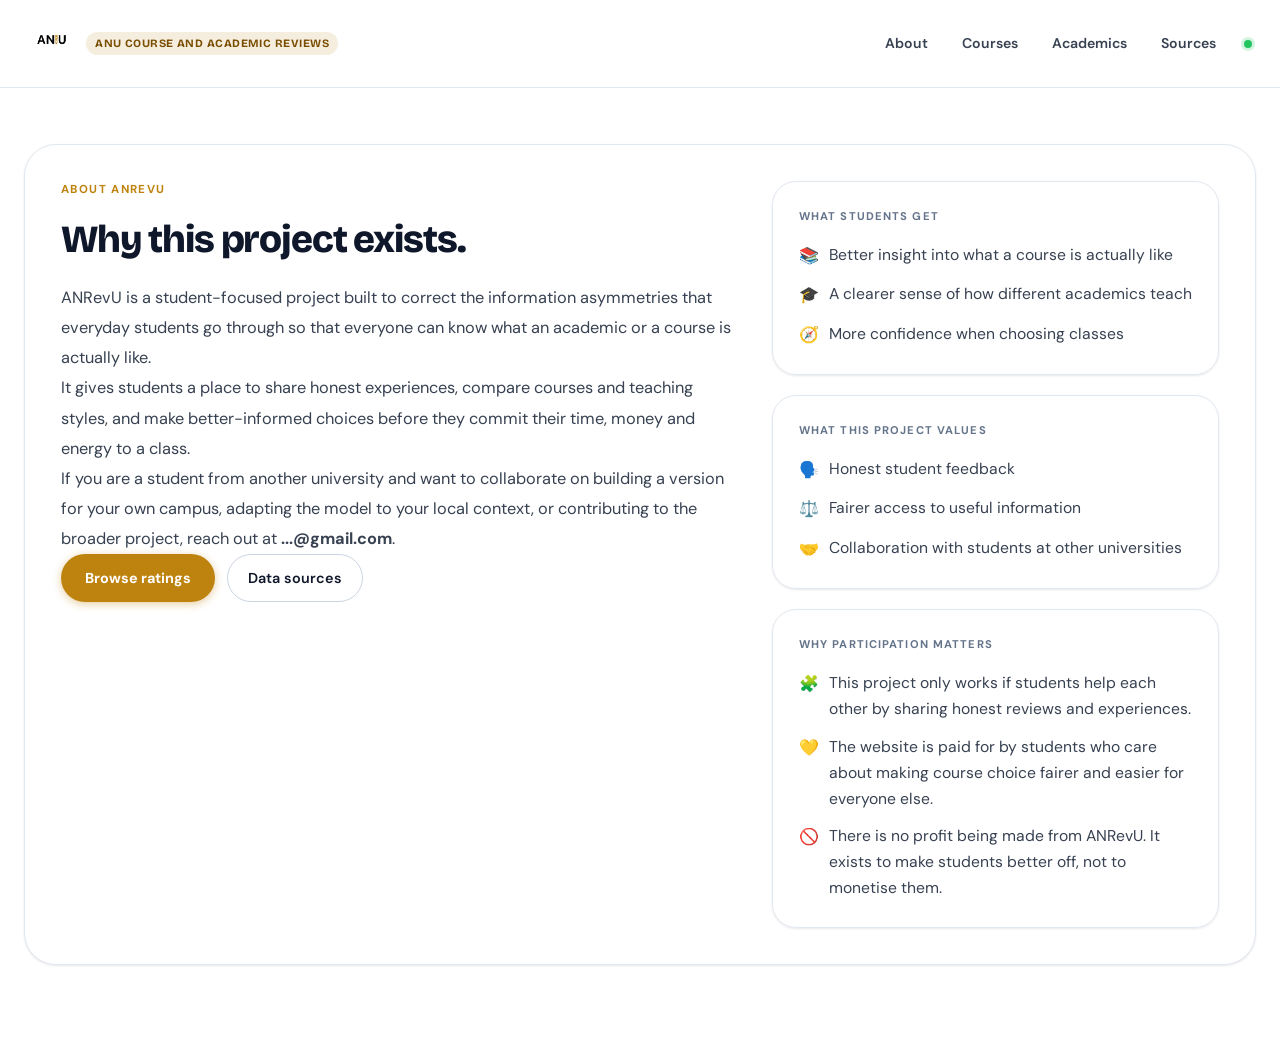
==== commit db3a6a44: "Improve review feedback and about page copy" ====
--- a/cbe-rating/about.html
+++ b/cbe-rating/about.html
@@ -7,7 +7,7 @@
     <link rel="preconnect" href="https://fonts.googleapis.com">
     <link rel="preconnect" href="https://fonts.gstatic.com" crossorigin>
     <link href="https://fonts.googleapis.com/css2?family=Bricolage+Grotesque:opsz,wght@12..96,400;12..96,500;12..96,600;12..96,700;12..96,800&family=DM+Sans:ital,opsz,wght@0,9..40,400;0,9..40,500;0,9..40,600;1,9..40,400&display=swap" rel="stylesheet">
-    <link rel="stylesheet" href="styles.css?v=20260502d">
+    <link rel="stylesheet" href="styles.css?v=20260502e">
   </head>
   <body>
     <header class="site-header">
@@ -38,7 +38,7 @@
             It gives students a place to share honest experiences, compare courses and teaching styles, and make better-informed choices before they commit their time, money and energy to a class.
           </p>
           <p class="sources-note">
-            If you are a student from another university, reach out at <strong>...@gmail.com</strong> to gain access to the code and build it for your university, or if you are just looking to collaborate.
+            If you are a student from another university and want to collaborate on building a version for your own campus, adapting the model to your local context, or contributing to the broader project, reach out at <strong>...@gmail.com</strong>.
           </p>
           <div class="hero-actions">
             <a class="btn-primary" href="/cbe-rating/#directory">Browse ratings</a>
@@ -64,6 +64,15 @@
               <li><span class="feature-icon">🤝</span> Collaboration with students at other universities</li>
             </ul>
           </article>
+
+          <article class="about-card">
+            <p class="panel-label">Why participation matters</p>
+            <ul class="feature-list">
+              <li><span class="feature-icon">🧩</span> This project only works if students help each other by sharing honest reviews and experiences.</li>
+              <li><span class="feature-icon">💛</span> The website is paid for by students who care about making course choice fairer and easier for everyone else.</li>
+              <li><span class="feature-icon">🚫</span> There is no profit being made from ANRevU. It exists to make students better off, not to monetise them.</li>
+            </ul>
+          </article>
         </div>
       </section>
     </main>
--- a/cbe-rating/styles.css
+++ b/cbe-rating/styles.css
@@ -1285,9 +1285,26 @@
   cursor: default;
 }
 .form-feedback {
-  font-size: 0.82rem;
-  font-weight: 600;
-  min-height: 18px;
+  font-size: 0.95rem;
+  font-weight: 700;
+  min-height: 20px;
+  padding: 14px 16px;
+  border-radius: var(--radius-md);
+  border: 1px solid transparent;
+  line-height: 1.5;
+}
+.form-feedback.is-hidden {
+  display: none;
+}
+.form-feedback.is-success {
+  color: #19483d;
+  background: color-mix(in srgb, #19483d 10%, white);
+  border-color: color-mix(in srgb, #19483d 24%, white);
+}
+.form-feedback.is-error {
+  color: #8f2b17;
+  background: color-mix(in srgb, #c84b31 12%, white);
+  border-color: color-mix(in srgb, #c84b31 26%, white);
 }
 
 @media (min-width: 980px) {
@@ -1322,6 +1339,10 @@
   color: var(--ink-muted);
   line-height: 1.65;
 }
+.about-section .sources-note {
+  font-size: 1.02rem;
+  line-height: 1.85;
+}
 .source-list {
   display: grid;
   gap: 10px;
@@ -1360,6 +1381,11 @@
   background: var(--surface-2);
   border: 1px solid var(--line);
   box-shadow: var(--shadow-sm);
+}
+
+.about-card .feature-list li {
+  font-size: 0.98rem;
+  line-height: 1.65;
 }
 
 /* ── Tweaks panel ─────────────────────────────────────────── */
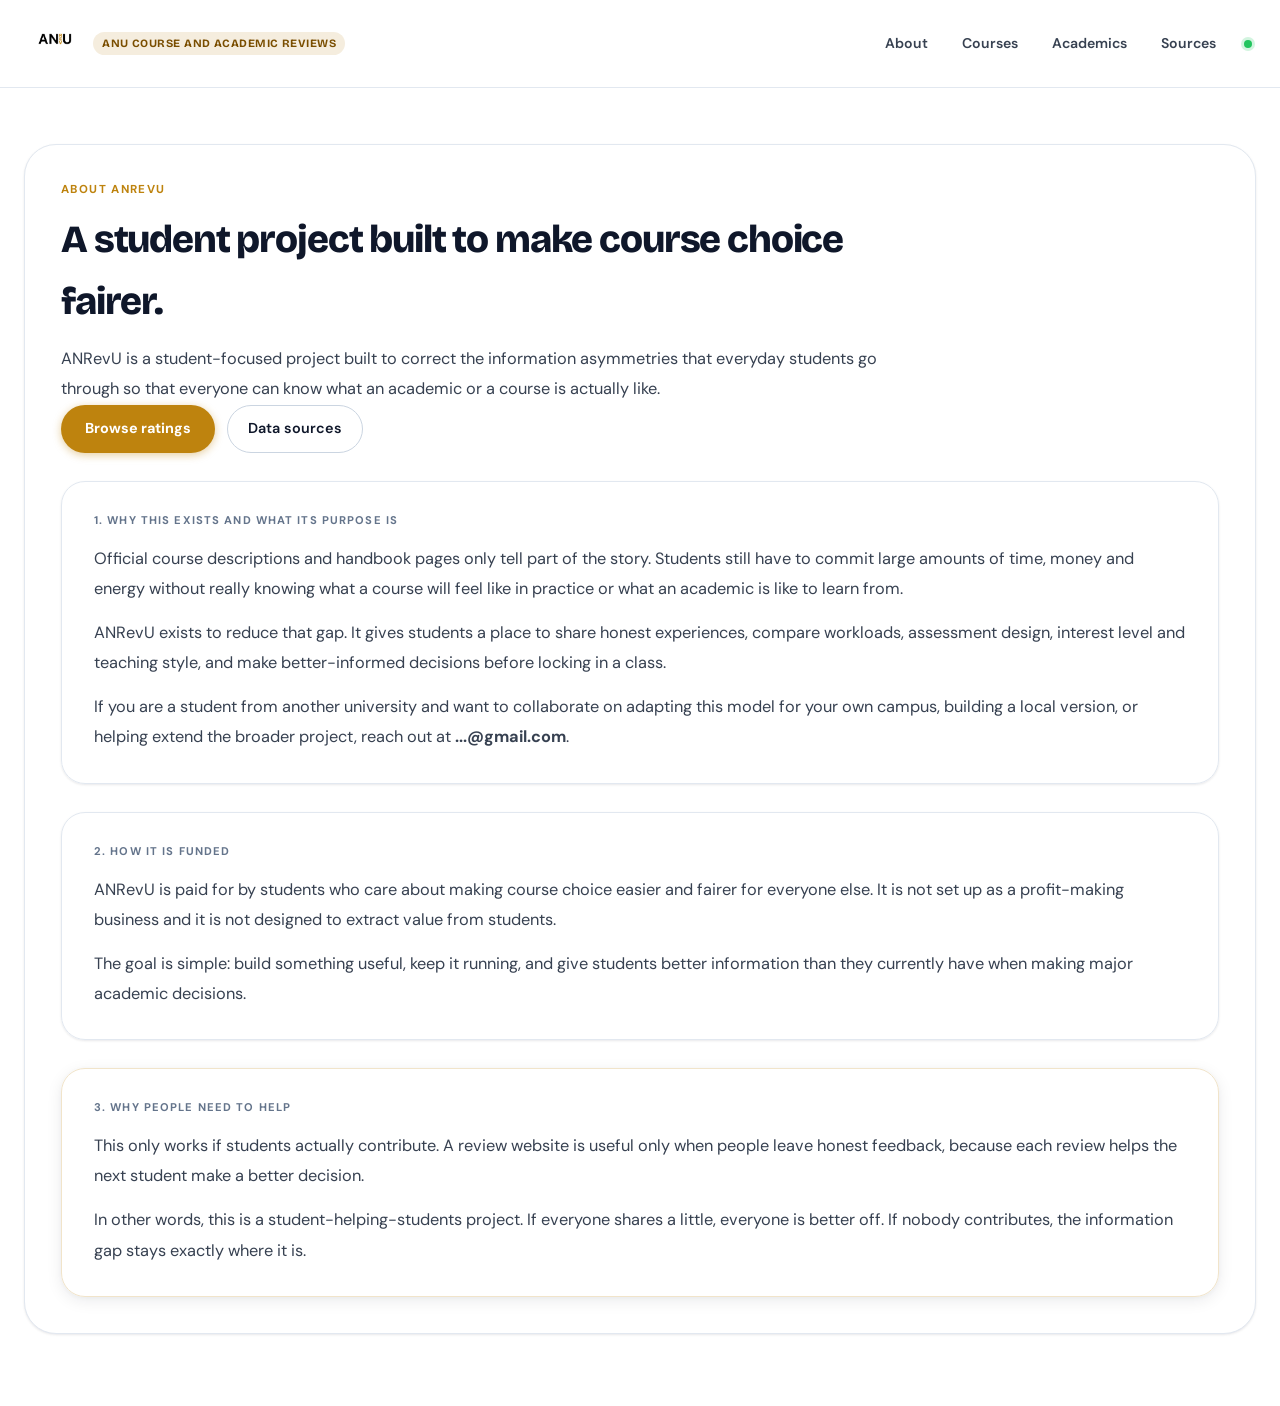
==== commit 0db82dcd: "Restructure about page and enlarge logo" ====
--- a/cbe-rating/about.html
+++ b/cbe-rating/about.html
@@ -7,7 +7,7 @@
     <link rel="preconnect" href="https://fonts.googleapis.com">
     <link rel="preconnect" href="https://fonts.gstatic.com" crossorigin>
     <link href="https://fonts.googleapis.com/css2?family=Bricolage+Grotesque:opsz,wght@12..96,400;12..96,500;12..96,600;12..96,700;12..96,800&family=DM+Sans:ital,opsz,wght@0,9..40,400;0,9..40,500;0,9..40,600;1,9..40,400&display=swap" rel="stylesheet">
-    <link rel="stylesheet" href="styles.css?v=20260502e">
+    <link rel="stylesheet" href="styles.css?v=20260502f">
   </head>
   <body>
     <header class="site-header">
@@ -27,18 +27,12 @@
     </header>
 
     <main class="shell">
-      <section class="sources-section sources-section--page about-section">
-        <div class="sources-head">
+      <section class="sources-section sources-section--page about-section about-section--stacked">
+        <div class="sources-head about-intro">
           <p class="eyebrow">About ANRevU</p>
-          <h1 class="sources-title">Why this project exists.</h1>
+          <h1 class="sources-title">A student project built to make course choice fairer.</h1>
           <p class="sources-note">
             ANRevU is a student-focused project built to correct the information asymmetries that everyday students go through so that everyone can know what an academic or a course is actually like.
-          </p>
-          <p class="sources-note">
-            It gives students a place to share honest experiences, compare courses and teaching styles, and make better-informed choices before they commit their time, money and energy to a class.
-          </p>
-          <p class="sources-note">
-            If you are a student from another university and want to collaborate on building a version for your own campus, adapting the model to your local context, or contributing to the broader project, reach out at <strong>...@gmail.com</strong>.
           </p>
           <div class="hero-actions">
             <a class="btn-primary" href="/cbe-rating/#directory">Browse ratings</a>
@@ -46,34 +40,38 @@
           </div>
         </div>
 
-        <div class="about-card-grid">
-          <article class="about-card">
-            <p class="panel-label">What students get</p>
-            <ul class="feature-list">
-              <li><span class="feature-icon">📚</span> Better insight into what a course is actually like</li>
-              <li><span class="feature-icon">🎓</span> A clearer sense of how different academics teach</li>
-              <li><span class="feature-icon">🧭</span> More confidence when choosing classes</li>
-            </ul>
-          </article>
+        <section class="about-block">
+          <p class="panel-label">1. Why this exists and what its purpose is</p>
+          <p class="sources-note">
+            Official course descriptions and handbook pages only tell part of the story. Students still have to commit large amounts of time, money and energy without really knowing what a course will feel like in practice or what an academic is like to learn from.
+          </p>
+          <p class="sources-note">
+            ANRevU exists to reduce that gap. It gives students a place to share honest experiences, compare workloads, assessment design, interest level and teaching style, and make better-informed decisions before locking in a class.
+          </p>
+          <p class="sources-note">
+            If you are a student from another university and want to collaborate on adapting this model for your own campus, building a local version, or helping extend the broader project, reach out at <strong>...@gmail.com</strong>.
+          </p>
+        </section>
 
-          <article class="about-card">
-            <p class="panel-label">What this project values</p>
-            <ul class="feature-list">
-              <li><span class="feature-icon">🗣️</span> Honest student feedback</li>
-              <li><span class="feature-icon">⚖️</span> Fairer access to useful information</li>
-              <li><span class="feature-icon">🤝</span> Collaboration with students at other universities</li>
-            </ul>
-          </article>
+        <section class="about-block">
+          <p class="panel-label">2. How it is funded</p>
+          <p class="sources-note">
+            ANRevU is paid for by students who care about making course choice easier and fairer for everyone else. It is not set up as a profit-making business and it is not designed to extract value from students.
+          </p>
+          <p class="sources-note">
+            The goal is simple: build something useful, keep it running, and give students better information than they currently have when making major academic decisions.
+          </p>
+        </section>
 
-          <article class="about-card">
-            <p class="panel-label">Why participation matters</p>
-            <ul class="feature-list">
-              <li><span class="feature-icon">🧩</span> This project only works if students help each other by sharing honest reviews and experiences.</li>
-              <li><span class="feature-icon">💛</span> The website is paid for by students who care about making course choice fairer and easier for everyone else.</li>
-              <li><span class="feature-icon">🚫</span> There is no profit being made from ANRevU. It exists to make students better off, not to monetise them.</li>
-            </ul>
-          </article>
-        </div>
+        <section class="about-block about-block--highlight">
+          <p class="panel-label">3. Why people need to help</p>
+          <p class="sources-note">
+            This only works if students actually contribute. A review website is useful only when people leave honest feedback, because each review helps the next student make a better decision.
+          </p>
+          <p class="sources-note">
+            In other words, this is a student-helping-students project. If everyone shares a little, everyone is better off. If nobody contributes, the information gap stays exactly where it is.
+          </p>
+        </section>
       </section>
     </main>
   </body>
--- a/cbe-rating/styles.css
+++ b/cbe-rating/styles.css
@@ -130,7 +130,7 @@
 .wordmark-logo {
   display: block;
   width: auto;
-  height: 68px;
+  height: 78px;
 }
 .wordmark-badge {
   display: inline-flex;
@@ -1370,6 +1370,16 @@
   grid-template-columns: minmax(0, 1.2fr) minmax(280px, 0.8fr);
 }
 
+.about-section--stacked {
+  display: grid;
+  grid-template-columns: 1fr;
+  gap: 28px;
+}
+
+.about-intro {
+  max-width: 860px;
+}
+
 .about-card-grid {
   display: grid;
   gap: 20px;
@@ -1386,6 +1396,28 @@
 .about-card .feature-list li {
   font-size: 0.98rem;
   line-height: 1.65;
+}
+
+.about-block {
+  padding: 30px 32px;
+  border-radius: var(--radius-lg);
+  background: var(--surface-2);
+  border: 1px solid var(--line);
+  box-shadow: var(--shadow-sm);
+}
+
+.about-block .panel-label {
+  margin-bottom: 14px;
+}
+
+.about-block .sources-note + .sources-note {
+  margin-top: 14px;
+}
+
+.about-block--highlight {
+  background: linear-gradient(135deg, color-mix(in srgb, var(--accent) 11%, white), color-mix(in srgb, var(--accent-2) 10%, white));
+  border-color: color-mix(in srgb, var(--accent) 22%, white);
+  box-shadow: var(--shadow-md);
 }
 
 /* ── Tweaks panel ─────────────────────────────────────────── */
@@ -1547,7 +1579,7 @@
   .shell { padding: 20px 14px 48px; }
   .site-header { height: 76px; }
   .header-inner { padding: 0 14px; }
-  .wordmark-logo { height: 56px; }
+  .wordmark-logo { height: 62px; }
   .stat-strip { grid-template-columns: 1fr 1fr; }
   .review-ratings-grid { grid-template-columns: 1fr; }
   .review-toolbar { grid-template-columns: 1fr; }
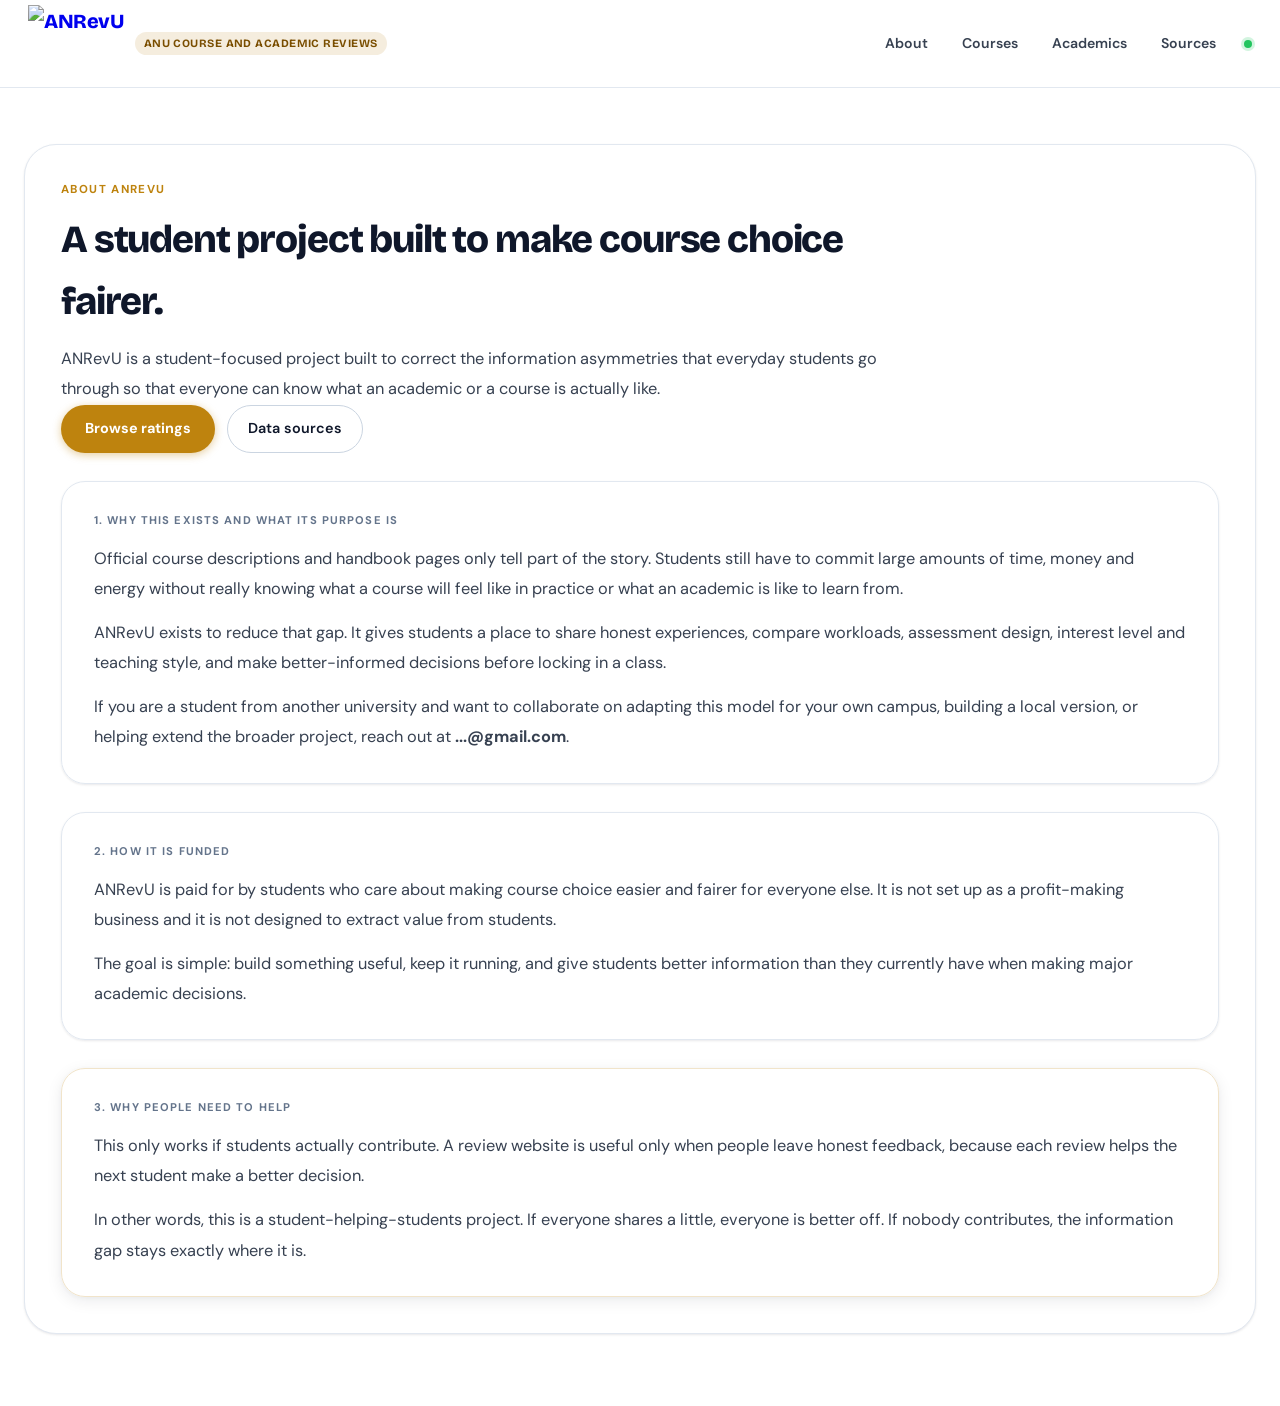
==== commit 33f62d60: "Use uploaded logo for header and favicon" ====
--- a/cbe-rating/about.html
+++ b/cbe-rating/about.html
@@ -4,16 +4,17 @@
     <meta charset="utf-8">
     <meta name="viewport" content="width=device-width, initial-scale=1">
     <title>ANRevU | About</title>
+    <link rel="icon" type="image/png" href="assets/anrevu-logo-upload.png?v=20260502g">
     <link rel="preconnect" href="https://fonts.googleapis.com">
     <link rel="preconnect" href="https://fonts.gstatic.com" crossorigin>
     <link href="https://fonts.googleapis.com/css2?family=Bricolage+Grotesque:opsz,wght@12..96,400;12..96,500;12..96,600;12..96,700;12..96,800&family=DM+Sans:ital,opsz,wght@0,9..40,400;0,9..40,500;0,9..40,600;1,9..40,400&display=swap" rel="stylesheet">
-    <link rel="stylesheet" href="styles.css?v=20260502f">
+    <link rel="stylesheet" href="styles.css?v=20260502g">
   </head>
   <body>
     <header class="site-header">
       <div class="header-inner">
         <a class="wordmark" href="/cbe-rating/" aria-label="Go to ANRevU home">
-          <img class="wordmark-logo" src="assets/anrevu-logo-white.png" alt="ANRevU">
+          <img class="wordmark-logo" src="assets/anrevu-logo-upload.png?v=20260502g" alt="ANRevU">
           <span class="wordmark-badge">ANU course and academic reviews</span>
         </a>
         <nav class="header-nav">
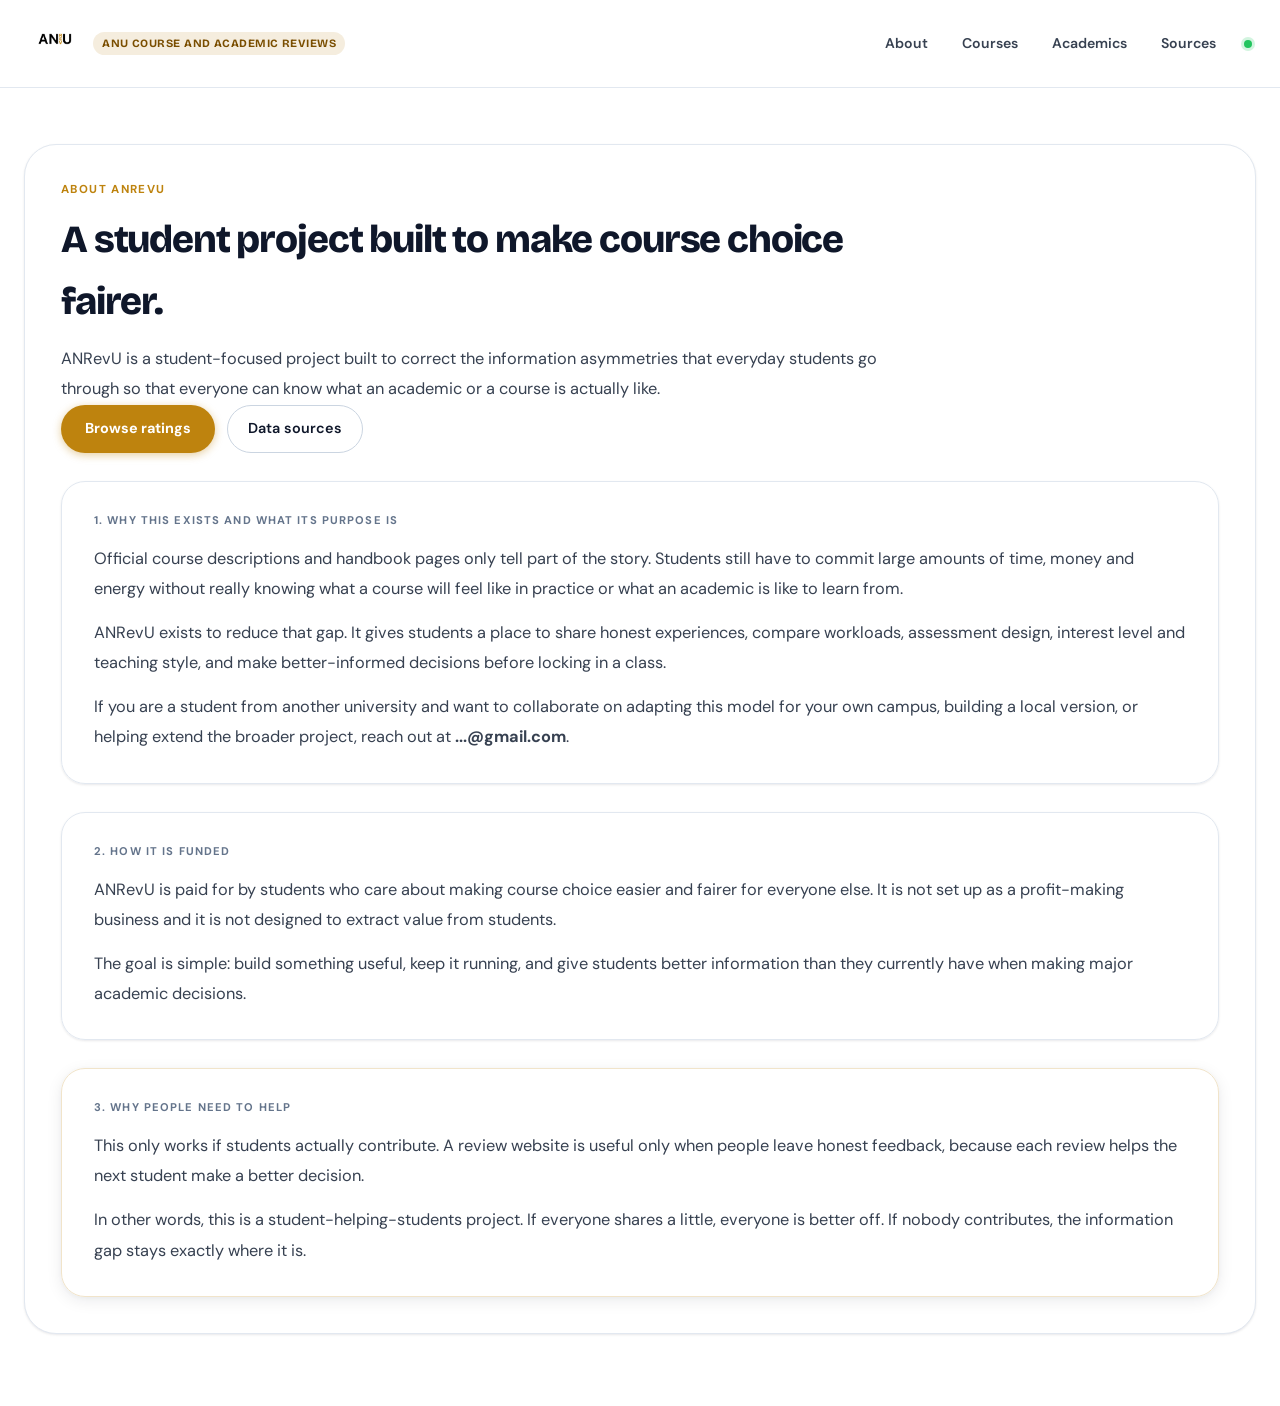
==== commit a614b930: "Fix live logo asset references" ====
--- a/cbe-rating/about.html
+++ b/cbe-rating/about.html
@@ -4,17 +4,17 @@
     <meta charset="utf-8">
     <meta name="viewport" content="width=device-width, initial-scale=1">
     <title>ANRevU | About</title>
-    <link rel="icon" type="image/png" href="assets/anrevu-logo-upload.png?v=20260502g">
+    <link rel="icon" type="image/png" href="assets/anrevu-logo.png?v=20260502h">
     <link rel="preconnect" href="https://fonts.googleapis.com">
     <link rel="preconnect" href="https://fonts.gstatic.com" crossorigin>
     <link href="https://fonts.googleapis.com/css2?family=Bricolage+Grotesque:opsz,wght@12..96,400;12..96,500;12..96,600;12..96,700;12..96,800&family=DM+Sans:ital,opsz,wght@0,9..40,400;0,9..40,500;0,9..40,600;1,9..40,400&display=swap" rel="stylesheet">
-    <link rel="stylesheet" href="styles.css?v=20260502g">
+    <link rel="stylesheet" href="styles.css?v=20260502h">
   </head>
   <body>
     <header class="site-header">
       <div class="header-inner">
         <a class="wordmark" href="/cbe-rating/" aria-label="Go to ANRevU home">
-          <img class="wordmark-logo" src="assets/anrevu-logo-upload.png?v=20260502g" alt="ANRevU">
+          <img class="wordmark-logo" src="assets/anrevu-logo-white.png?v=20260502h" alt="ANRevU">
           <span class="wordmark-badge">ANU course and academic reviews</span>
         </a>
         <nav class="header-nav">
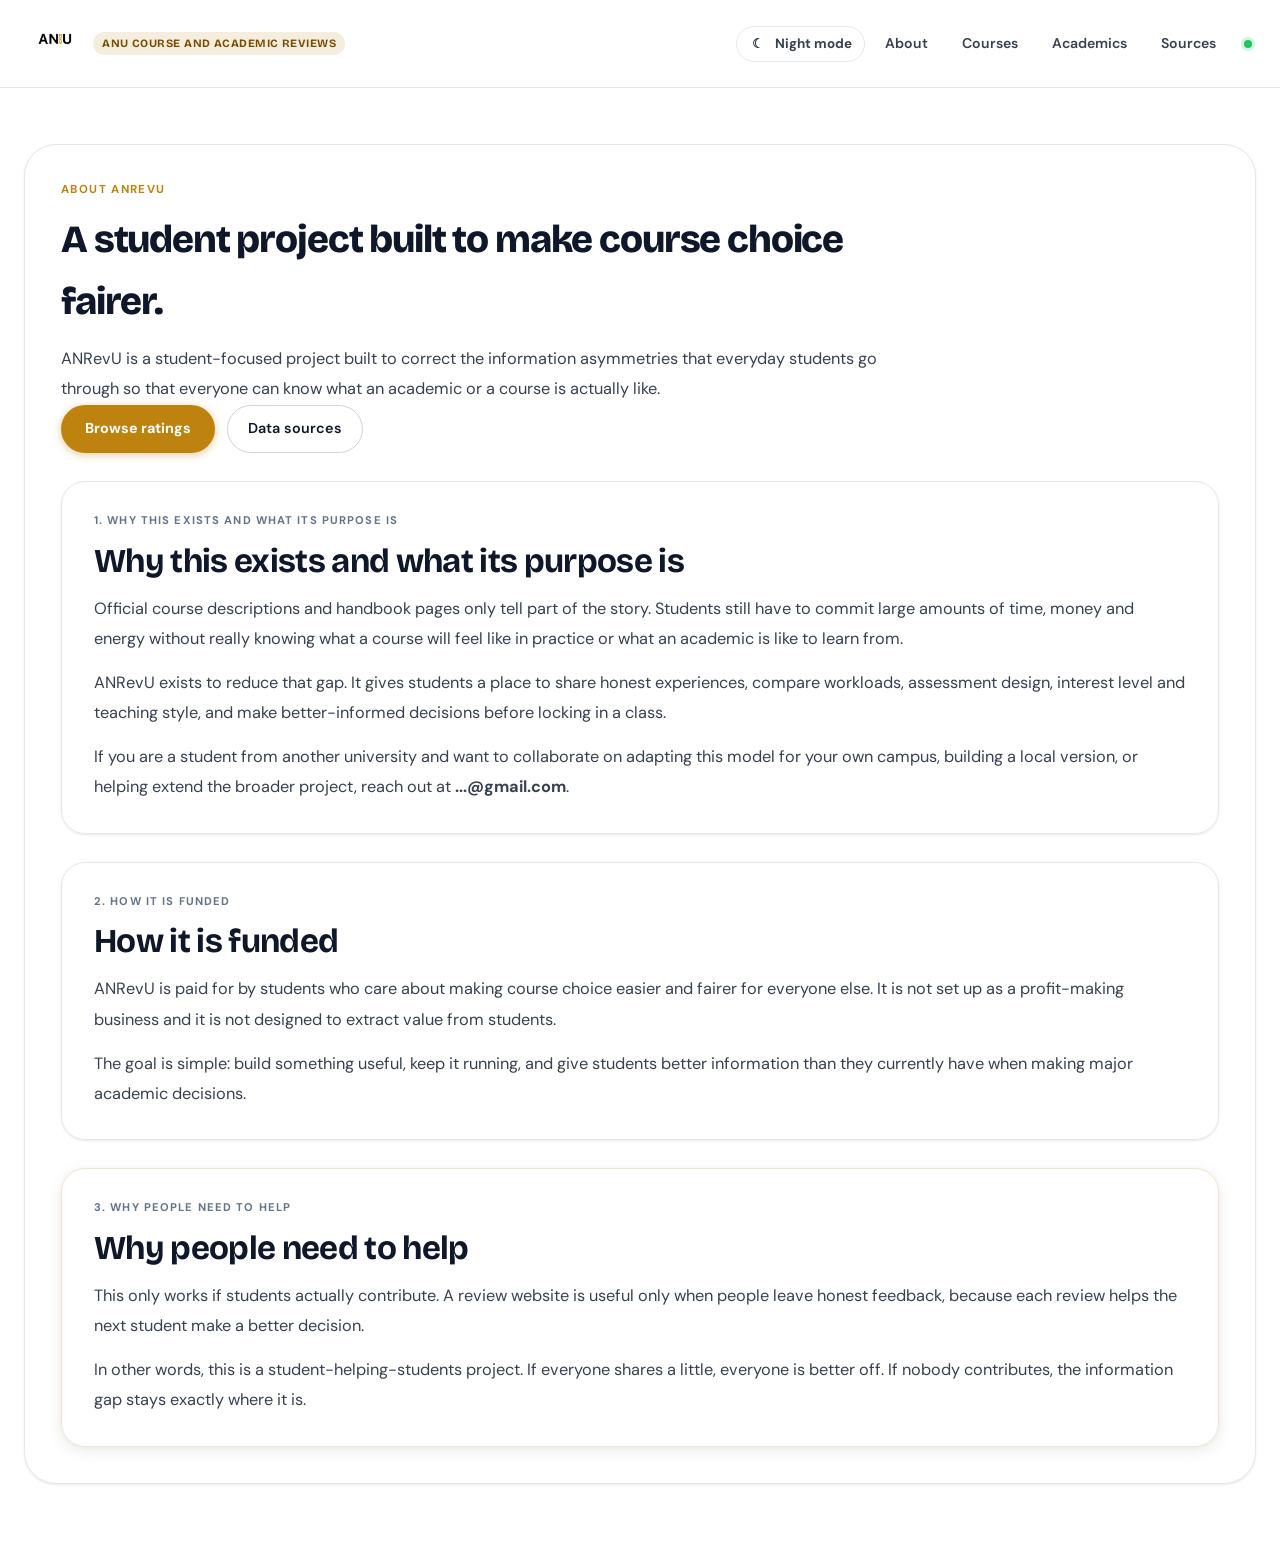
==== commit 4d06541b: "Polish auth, search, and dark mode UX" ====
--- a/cbe-rating/about.html
+++ b/cbe-rating/about.html
@@ -18,6 +18,10 @@
           <span class="wordmark-badge">ANU course and academic reviews</span>
         </a>
         <nav class="header-nav">
+          <button id="theme-toggle" class="theme-toggle" type="button" aria-pressed="false" aria-label="Switch to night mode">
+            <span id="theme-toggle-icon" class="theme-toggle-icon" aria-hidden="true">☾</span>
+            <span id="theme-toggle-text">Night mode</span>
+          </button>
           <a href="/cbe-rating/about.html" class="nav-link">About</a>
           <a href="/cbe-rating/#directory" class="nav-link">Courses</a>
           <a href="/cbe-rating/#directory" class="nav-link">Academics</a>
@@ -43,6 +47,7 @@
 
         <section class="about-block">
           <p class="panel-label">1. Why this exists and what its purpose is</p>
+          <h2 class="about-block-title">Why this exists and what its purpose is</h2>
           <p class="sources-note">
             Official course descriptions and handbook pages only tell part of the story. Students still have to commit large amounts of time, money and energy without really knowing what a course will feel like in practice or what an academic is like to learn from.
           </p>
@@ -56,6 +61,7 @@
 
         <section class="about-block">
           <p class="panel-label">2. How it is funded</p>
+          <h2 class="about-block-title">How it is funded</h2>
           <p class="sources-note">
             ANRevU is paid for by students who care about making course choice easier and fairer for everyone else. It is not set up as a profit-making business and it is not designed to extract value from students.
           </p>
@@ -66,6 +72,7 @@
 
         <section class="about-block about-block--highlight">
           <p class="panel-label">3. Why people need to help</p>
+          <h2 class="about-block-title">Why people need to help</h2>
           <p class="sources-note">
             This only works if students actually contribute. A review website is useful only when people leave honest feedback, because each review helps the next student make a better decision.
           </p>
@@ -75,5 +82,33 @@
         </section>
       </section>
     </main>
+    <script>
+      (function () {
+        const STORAGE_KEY = "anrevu-theme-mode";
+        const root = document.documentElement;
+        const toggle = document.getElementById("theme-toggle");
+        const toggleText = document.getElementById("theme-toggle-text");
+        const toggleIcon = document.getElementById("theme-toggle-icon");
+        let dark = false;
+        try {
+          dark = localStorage.getItem(STORAGE_KEY) === "dark";
+        } catch {}
+        function applyTheme() {
+          root.classList.toggle("dark", dark);
+          toggle?.setAttribute("aria-pressed", dark ? "true" : "false");
+          toggle?.setAttribute("aria-label", dark ? "Switch to normal mode" : "Switch to night mode");
+          if (toggleText) toggleText.textContent = dark ? "Normal mode" : "Night mode";
+          if (toggleIcon) toggleIcon.textContent = dark ? "☀" : "☾";
+        }
+        toggle?.addEventListener("click", function () {
+          dark = !dark;
+          try {
+            localStorage.setItem(STORAGE_KEY, dark ? "dark" : "light");
+          } catch {}
+          applyTheme();
+        });
+        applyTheme();
+      }());
+    </script>
   </body>
 </html>
--- a/cbe-rating/styles.css
+++ b/cbe-rating/styles.css
@@ -78,6 +78,8 @@
   --shadow-sm:   0 1px 3px rgba(0,0,0,.3);
   --shadow-md:   0 4px 16px rgba(0,0,0,.3);
   --shadow-lg:   0 12px 40px rgba(0,0,0,.35);
+  --accent-text: #f4d28d;
+  --accent-light: #23324d;
 }
 
 /* ── Reset ──────────────────────────────────────────────── */
@@ -91,6 +93,9 @@
   background: var(--bg);
   padding-top: var(--header-h);
   transition: background var(--transition), color var(--transition);
+}
+.modal-open {
+  overflow: hidden;
 }
 
 /* ── Header ─────────────────────────────────────────────── */
@@ -145,10 +150,41 @@
   text-transform: uppercase;
   white-space: nowrap;
 }
+.dark .wordmark-badge {
+  background: #22314d;
+  color: #f7ddb0;
+}
 .header-nav {
   display: flex;
   align-items: center;
   gap: 6px;
+}
+.theme-toggle {
+  display: inline-flex;
+  align-items: center;
+  gap: 8px;
+  height: 36px;
+  padding: 0 12px;
+  border: 1px solid var(--line);
+  border-radius: 999px;
+  background: var(--surface);
+  color: var(--ink-muted);
+  font: inherit;
+  font-size: 0.84rem;
+  font-weight: 700;
+  cursor: pointer;
+  transition: background var(--transition), color var(--transition), border-color var(--transition);
+}
+.theme-toggle:hover {
+  background: var(--bg-muted);
+  color: var(--ink);
+  border-color: var(--line-strong);
+}
+.theme-toggle-icon {
+  display: inline-flex;
+  align-items: center;
+  justify-content: center;
+  width: 18px;
 }
 .nav-link {
   display: inline-flex;
@@ -161,6 +197,16 @@
   font-size: 0.88rem;
   text-decoration: none;
   transition: background var(--transition), color var(--transition);
+}
+.nav-link--button {
+  border: 0;
+  background: transparent;
+  cursor: pointer;
+  font-family: inherit;
+}
+.nav-link--signed-in {
+  background: color-mix(in srgb, var(--accent) 12%, transparent);
+  color: var(--ink);
 }
 .nav-link:hover {
   background: var(--bg-muted);
@@ -175,6 +221,221 @@
 }
 .nav-dot.is-live  { background: #22c55e; box-shadow: 0 0 0 3px rgba(34,197,94,.2); }
 .nav-dot.is-error { background: #ef4444; }
+
+.auth-review-card {
+  display: flex;
+  justify-content: space-between;
+  align-items: center;
+  gap: 18px;
+  padding: 16px 18px;
+  margin-bottom: 18px;
+  border: 1px solid var(--line);
+  border-radius: var(--radius-md);
+  background: var(--bg-subtle);
+}
+.auth-review-title {
+  font-weight: 700;
+  color: var(--ink);
+}
+.auth-review-copy,
+.auth-modal-copy,
+.auth-helper {
+  color: var(--ink-muted);
+}
+.auth-benefit-list {
+  display: flex;
+  flex-wrap: wrap;
+  gap: 8px;
+  margin-top: 10px;
+}
+.auth-benefit-pill {
+  display: inline-flex;
+  align-items: center;
+  gap: 6px;
+  padding: 6px 10px;
+  border-radius: 999px;
+  background: var(--accent-light);
+  color: var(--accent-text);
+  font-size: 0.78rem;
+  font-weight: 700;
+}
+.dark .auth-benefit-pill {
+  background: #22314d;
+  color: #f7ddb0;
+}
+.auth-highlight {
+  margin: 14px 0 2px;
+  padding: 14px 16px;
+  border: 1px solid color-mix(in srgb, var(--accent) 28%, var(--line));
+  border-radius: var(--radius-md);
+  background: color-mix(in srgb, var(--accent-light) 70%, white);
+}
+.auth-highlight-title {
+  font-weight: 800;
+  color: var(--accent-text);
+  margin-bottom: 4px;
+}
+.auth-highlight-copy {
+  color: var(--ink);
+  font-size: 0.94rem;
+  line-height: 1.55;
+}
+.auth-review-actions,
+.review-submit-row,
+.review-owner-bar {
+  display: flex;
+  align-items: center;
+  gap: 10px;
+}
+.auth-status-note {
+  padding: 10px 12px;
+  border-radius: var(--radius-sm);
+  background: color-mix(in srgb, var(--accent) 10%, var(--bg-subtle));
+  border: 1px solid color-mix(in srgb, var(--accent) 22%, var(--line));
+  color: var(--ink);
+  font-size: 0.88rem;
+  line-height: 1.55;
+}
+.auth-account-actions {
+  display: flex;
+  flex-wrap: wrap;
+  gap: 10px;
+}
+.auth-text-button {
+  justify-self: flex-start;
+  border: 0;
+  background: transparent;
+  color: var(--accent);
+  font: inherit;
+  font-size: 0.86rem;
+  font-weight: 700;
+  cursor: pointer;
+  padding: 0;
+}
+.auth-text-button:hover {
+  color: var(--accent-text);
+  text-decoration: underline;
+}
+.auth-modal {
+  position: fixed;
+  inset: 0;
+  z-index: 150;
+  display: grid;
+  place-items: center;
+}
+.auth-modal.is-hidden {
+  display: none;
+}
+.auth-modal-backdrop {
+  position: absolute;
+  inset: 0;
+  background: rgba(15, 23, 42, 0.5);
+}
+.auth-modal-dialog {
+  position: relative;
+  width: min(92vw, 560px);
+  max-height: 88vh;
+  overflow: auto;
+  padding: 28px;
+  border-radius: var(--radius-lg);
+  background: var(--surface);
+  border: 1px solid var(--line);
+  box-shadow: var(--shadow-lg);
+}
+.auth-modal-head {
+  display: flex;
+  justify-content: space-between;
+  align-items: flex-start;
+  gap: 18px;
+  margin-bottom: 12px;
+}
+.auth-close {
+  border: 0;
+  background: transparent;
+  color: var(--ink-faint);
+  font-size: 1.8rem;
+  line-height: 1;
+  cursor: pointer;
+}
+.auth-modal-switch {
+  display: flex;
+  gap: 8px;
+  margin: 18px 0;
+}
+.auth-google {
+  width: 100%;
+  padding: 12px 16px;
+  border: 1px solid var(--line-strong);
+  border-radius: 999px;
+  background: var(--surface);
+  color: var(--ink);
+  font: inherit;
+  font-weight: 700;
+  cursor: pointer;
+}
+.auth-divider {
+  display: flex;
+  align-items: center;
+  gap: 12px;
+  margin: 18px 0;
+  color: var(--ink-faint);
+  font-size: 0.85rem;
+}
+.auth-divider::before,
+.auth-divider::after {
+  content: "";
+  flex: 1;
+  height: 1px;
+  background: var(--line);
+}
+.auth-form {
+  display: grid;
+  gap: 14px;
+}
+.welcome-dialog {
+  width: min(96vw, 880px);
+}
+.welcome-grid {
+  display: grid;
+  grid-template-columns: 1.15fr 0.95fr;
+  gap: 18px;
+  margin-top: 18px;
+}
+.welcome-card {
+  padding: 20px;
+  border-radius: var(--radius-lg);
+  border: 1px solid var(--line);
+  background: var(--bg-subtle);
+}
+.welcome-card--highlight {
+  border-color: color-mix(in srgb, var(--accent) 28%, var(--line));
+  background: linear-gradient(180deg, color-mix(in srgb, var(--accent-light) 72%, white), var(--surface));
+}
+.welcome-card-label {
+  margin-bottom: 8px;
+  color: var(--accent-text);
+  font-size: 0.78rem;
+  font-weight: 800;
+  letter-spacing: 0.08em;
+  text-transform: uppercase;
+}
+.welcome-card h4 {
+  font-family: var(--font-head);
+  font-size: 1.3rem;
+  line-height: 1.2;
+  margin-bottom: 12px;
+}
+.welcome-points {
+  padding-left: 18px;
+  color: var(--ink-muted);
+  display: grid;
+  gap: 10px;
+}
+.welcome-actions {
+  display: flex;
+  justify-content: flex-start;
+  margin-top: 18px;
+}
 
 /* ── Shell ──────────────────────────────────────────────── */
 .shell {
@@ -768,6 +1029,25 @@
   background: var(--accent-light);
   box-shadow: 0 0 0 3px color-mix(in srgb, var(--accent) 12%, transparent);
 }
+.dark .result-card.is-active {
+  background: #f4ead6;
+  border-color: #d3a54f;
+}
+.dark .result-card.is-active h4,
+.dark .result-card.is-active .result-snippet,
+.dark .result-card.is-active .meta-chip {
+  color: #172033;
+  opacity: 1;
+}
+.dark .result-card.is-active .meta-chip {
+  background: rgba(23, 32, 51, 0.08);
+  border-color: rgba(23, 32, 51, 0.12);
+}
+.dark .result-card.is-active .tag-chip,
+.dark .result-card.is-active .score-badge {
+  background: rgba(190, 131, 14, 0.12);
+  color: #7a4e00;
+}
 .result-card h4 {
   font-family: var(--font-head);
   font-size: 0.95rem;
@@ -831,6 +1111,11 @@
   color: var(--accent-text);
   font-size: 0.75rem;
   font-weight: 600;
+}
+.dark .tag-chip,
+.dark .score-badge {
+  background: rgba(244, 210, 141, 0.12);
+  color: #f6dca9;
 }
 .score-badge {
   display: inline-flex;
@@ -968,6 +1253,12 @@
   gap: 8px;
   margin-bottom: 16px;
 }
+#detail-view .score-chip {
+  display: none;
+}
+.detail-metrics .metric-card:has(#metric-overall) {
+  display: none;
+}
 .metric-card {
   padding: 12px;
   background: var(--bg-subtle);
@@ -1089,6 +1380,46 @@
   transition: border-color var(--transition);
 }
 .review-card:hover { border-color: var(--line-strong); }
+.review-author-row {
+  display: flex;
+  align-items: center;
+  flex-wrap: wrap;
+  gap: 10px;
+  margin-bottom: 8px;
+}
+.review-author-name {
+  font-family: var(--font-head);
+  font-size: 0.98rem;
+  font-weight: 800;
+  color: var(--ink);
+}
+.review-verified-badge {
+  display: inline-flex;
+  align-items: center;
+  gap: 6px;
+  padding: 5px 10px;
+  border-radius: 999px;
+  background: rgba(37, 99, 235, 0.14);
+  color: #1d4ed8;
+  font-size: 0.74rem;
+  font-weight: 800;
+}
+.dark .review-verified-badge {
+  background: rgba(96, 165, 250, 0.16);
+  color: #bfdbfe;
+}
+.review-verified-icon {
+  display: inline-flex;
+  align-items: center;
+  justify-content: center;
+  width: 18px;
+  height: 18px;
+  border-radius: 50%;
+  background: currentColor;
+  color: white;
+  font-size: 0.66rem;
+  line-height: 1;
+}
 .review-card blockquote {
   margin: 10px 0 0;
   padding-left: 12px;
@@ -1105,6 +1436,10 @@
   flex-wrap: wrap;
   margin-top: 12px;
   gap: 8px;
+}
+.review-submit-row {
+  justify-content: flex-end;
+  margin-top: 10px;
 }
 .review-vote-bar {
   display: inline-flex;
@@ -1278,6 +1613,10 @@
   grid-template-columns: repeat(4, 1fr);
   gap: 10px;
 }
+.review-ratings-grid .field:has(#review-overall),
+.review-ratings-grid .field:has(#linked-review-overall) {
+  display: none;
+}
 .review-form input[readonly] {
   background: color-mix(in srgb, var(--accent) 8%, var(--bg-subtle));
   color: var(--accent-text);
@@ -1407,6 +1746,14 @@
 }
 
 .about-block .panel-label {
+  margin-bottom: 14px;
+}
+.about-block-title {
+  font-family: var(--font-head);
+  font-size: clamp(1.7rem, 2.6vw, 2.25rem);
+  line-height: 1.08;
+  letter-spacing: -0.02em;
+  color: var(--ink);
   margin-bottom: 14px;
 }
 
@@ -1580,6 +1927,7 @@
   .site-header { height: 76px; }
   .header-inner { padding: 0 14px; }
   .wordmark-logo { height: 62px; }
+  .theme-toggle { padding: 0 10px; font-size: 0.78rem; }
   .stat-strip { grid-template-columns: 1fr 1fr; }
   .review-ratings-grid { grid-template-columns: 1fr; }
   .review-toolbar { grid-template-columns: 1fr; }
@@ -1592,6 +1940,14 @@
   .detail-title { font-size: 1.4rem; }
   .detail-subtitle { font-size: 0.94rem; }
   .info-card { padding: 16px 14px; }
+  .auth-review-card,
+  .review-actions,
+  .review-submit-row { flex-direction: column; align-items: stretch; }
+  .auth-review-actions,
+  .review-owner-bar { justify-content: stretch; }
+  .auth-modal-dialog { width: min(96vw, 560px); padding: 22px; }
+  .welcome-dialog { width: min(96vw, 560px); }
+  .welcome-grid { grid-template-columns: 1fr; }
   .section-head { gap: 8px; }
   .section-sub { font-size: 0.86rem; line-height: 1.5; }
   .field input,
@@ -1599,4 +1955,5 @@
   .field textarea { font-size: 16px; }
   .btn-primary,
   .btn-secondary { min-height: 48px; }
-}
+  .theme-toggle { min-height: 44px; }
+}
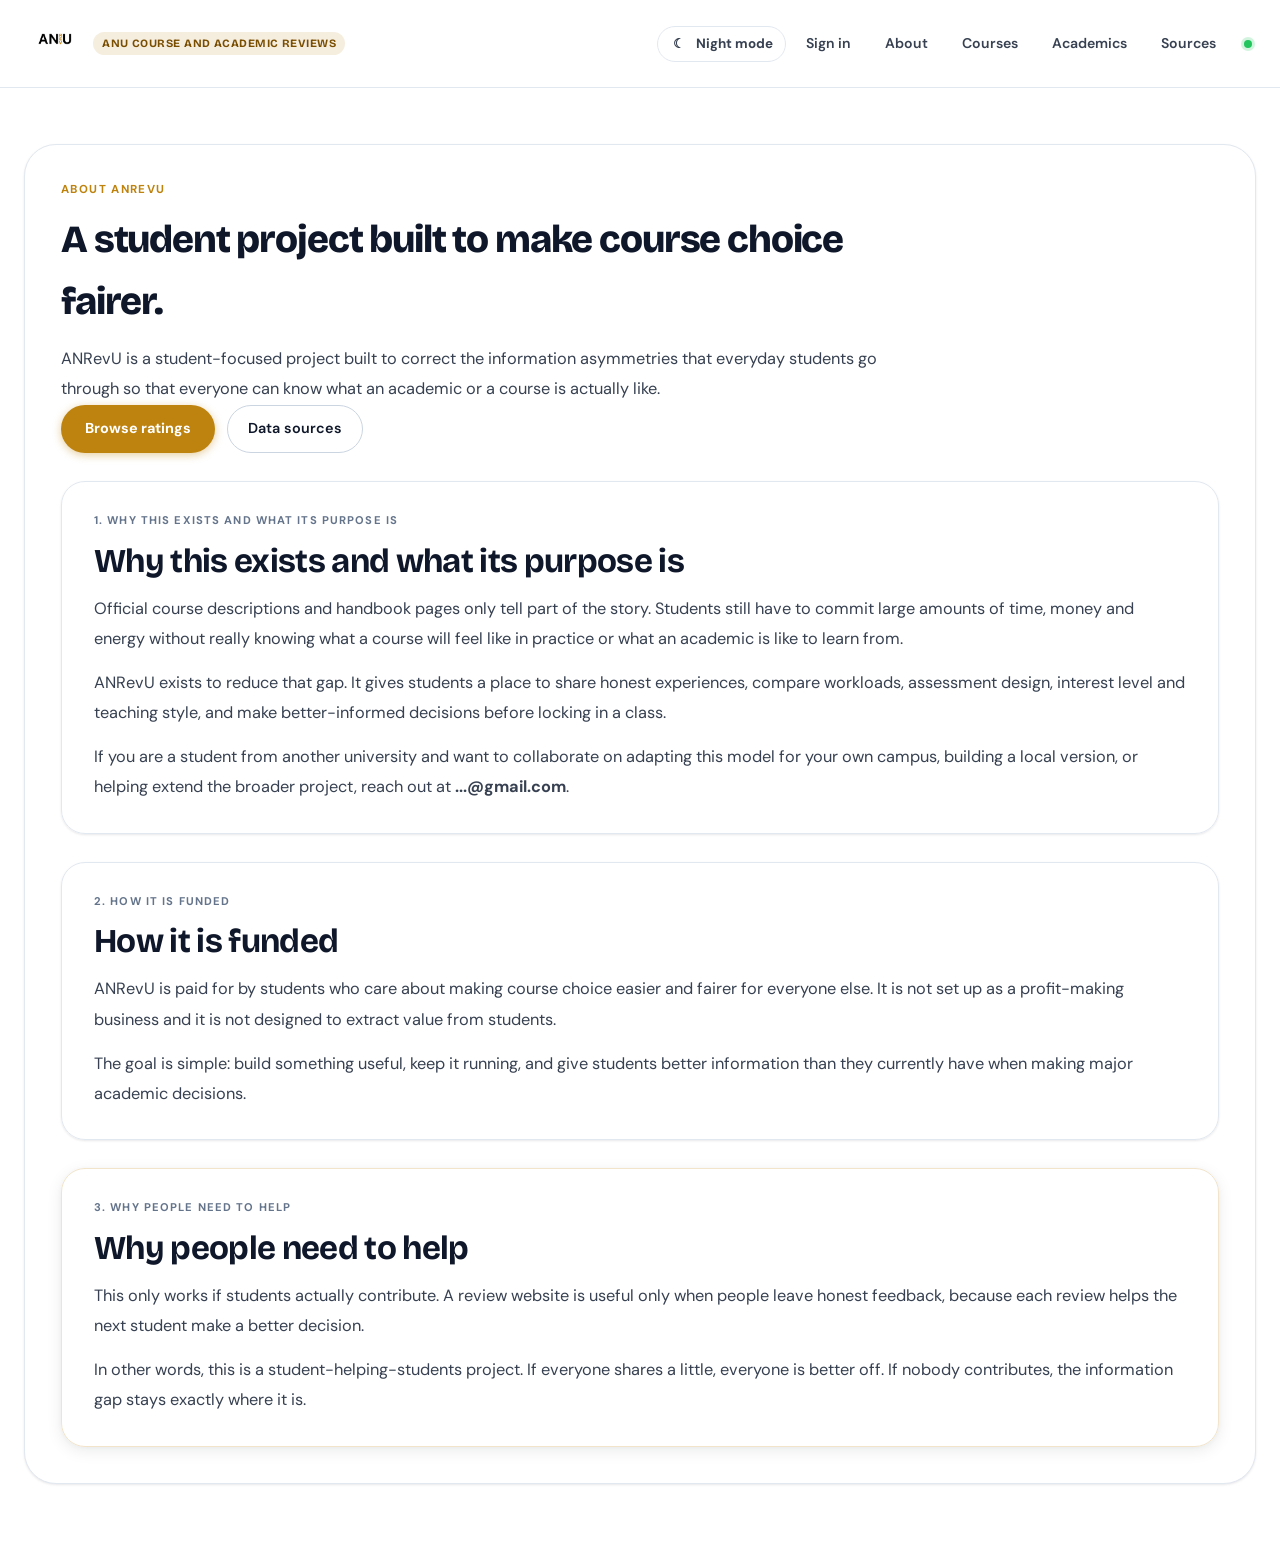
==== commit ee4d2820: "Extend account controls across pages" ====
--- a/cbe-rating/about.html
+++ b/cbe-rating/about.html
@@ -22,6 +22,7 @@
             <span id="theme-toggle-icon" class="theme-toggle-icon" aria-hidden="true">☾</span>
             <span id="theme-toggle-text">Night mode</span>
           </button>
+          <a id="auth-nav-link" href="/cbe-rating/#signin" class="nav-link nav-link--button">Sign in</a>
           <a href="/cbe-rating/about.html" class="nav-link">About</a>
           <a href="/cbe-rating/#directory" class="nav-link">Courses</a>
           <a href="/cbe-rating/#directory" class="nav-link">Academics</a>
@@ -108,6 +109,18 @@
           applyTheme();
         });
         applyTheme();
+        const AUTH_STORAGE_KEY = "anrevu-auth-status";
+        const authLink = document.getElementById("auth-nav-link");
+        try {
+          const stored = localStorage.getItem(AUTH_STORAGE_KEY);
+          const authState = stored ? JSON.parse(stored) : null;
+          const signedIn = Boolean(authState?.signedIn);
+          if (authLink) {
+            authLink.textContent = signedIn ? "Account" : "Sign in";
+            authLink.href = signedIn ? "/cbe-rating/#account" : "/cbe-rating/#signin";
+            authLink.classList.toggle("nav-link--signed-in", signedIn);
+          }
+        } catch {}
       }());
     </script>
   </body>
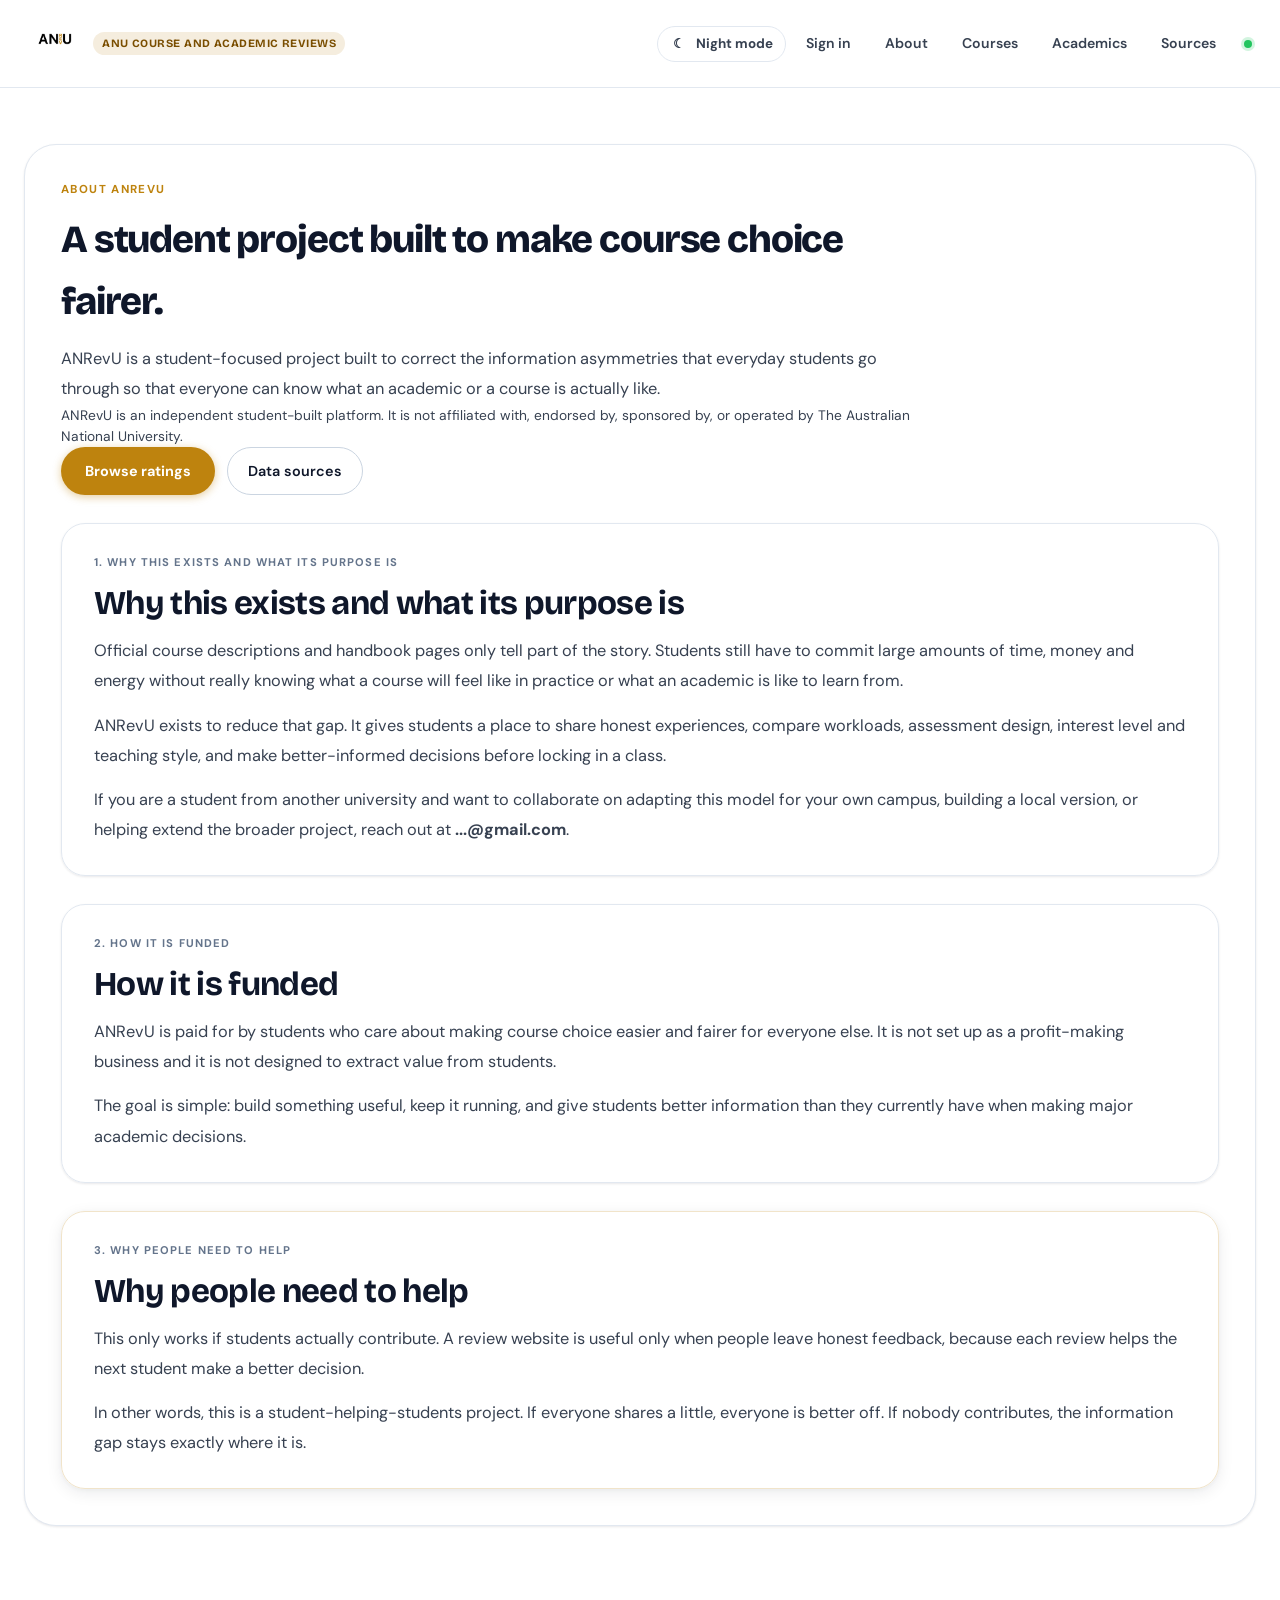
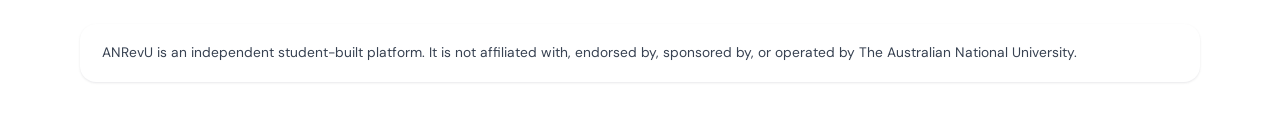
==== commit cbaa024b: "Add ANU independence disclaimer" ====
--- a/cbe-rating/about.html
+++ b/cbe-rating/about.html
@@ -39,6 +39,9 @@
           <h1 class="sources-title">A student project built to make course choice fairer.</h1>
           <p class="sources-note">
             ANRevU is a student-focused project built to correct the information asymmetries that everyday students go through so that everyone can know what an academic or a course is actually like.
+          </p>
+          <p class="site-disclaimer">
+            ANRevU is an independent student-built platform. It is not affiliated with, endorsed by, sponsored by, or operated by The Australian National University.
           </p>
           <div class="hero-actions">
             <a class="btn-primary" href="/cbe-rating/#directory">Browse ratings</a>
@@ -83,6 +86,11 @@
         </section>
       </section>
     </main>
+    <footer class="site-footer">
+      <p class="site-disclaimer">
+        ANRevU is an independent student-built platform. It is not affiliated with, endorsed by, sponsored by, or operated by The Australian National University.
+      </p>
+    </footer>
     <script>
       (function () {
         const STORAGE_KEY = "anrevu-theme-mode";
--- a/cbe-rating/styles.css
+++ b/cbe-rating/styles.css
@@ -263,6 +263,33 @@
   background: #22314d;
   color: #f7ddb0;
 }
+.inline-check {
+  display: grid;
+  grid-template-columns: 20px 1fr;
+  align-items: start;
+  gap: 10px;
+  padding: 12px 14px;
+  border: 1px solid var(--line);
+  border-radius: var(--radius-sm);
+  background: var(--surface);
+  color: var(--ink);
+}
+.inline-check input {
+  width: 18px;
+  height: 18px;
+  margin-top: 2px;
+  accent-color: var(--accent);
+}
+.inline-check strong {
+  display: block;
+  font-size: 0.88rem;
+}
+.inline-check small {
+  display: block;
+  margin-top: 2px;
+  color: var(--ink-muted);
+  line-height: 1.45;
+}
 .auth-highlight {
   margin: 14px 0 2px;
   padding: 14px 16px;
@@ -295,6 +322,36 @@
   color: var(--ink);
   font-size: 0.88rem;
   line-height: 1.55;
+}
+.auth-account-summary {
+  display: grid;
+  gap: 10px;
+  padding: 14px;
+  border: 1px solid var(--line);
+  border-radius: var(--radius-md);
+  background: var(--bg-subtle);
+}
+.account-detail-row {
+  display: grid;
+  grid-template-columns: 130px 1fr;
+  gap: 12px;
+  align-items: baseline;
+  padding: 8px 0;
+  border-bottom: 1px solid color-mix(in srgb, var(--line) 70%, transparent);
+}
+.account-detail-row:last-child {
+  border-bottom: 0;
+}
+.account-detail-row span {
+  color: var(--ink-muted);
+  font-size: 0.78rem;
+  font-weight: 700;
+  text-transform: uppercase;
+  letter-spacing: 0.04em;
+}
+.account-detail-row strong {
+  color: var(--ink);
+  overflow-wrap: anywhere;
 }
 .auth-account-actions {
   display: flex;
@@ -526,6 +583,33 @@
   margin-bottom: 32px;
 }
 .hero-body strong { color: #fff7eb; font-weight: 700; }
+
+.site-disclaimer {
+  margin: 0;
+  color: var(--ink-muted);
+  font-size: 0.86rem;
+  line-height: 1.55;
+}
+
+.site-disclaimer--hero {
+  max-width: 660px;
+  margin: -8px 0 26px;
+  padding: 14px 16px;
+  border: 1px solid rgba(255, 255, 255, 0.16);
+  border-radius: 18px;
+  background: rgba(255, 255, 255, 0.08);
+  color: rgba(255, 248, 235, 0.78);
+}
+
+.site-footer {
+  width: min(1120px, calc(100% - 32px));
+  margin: 26px auto 38px;
+  padding: 18px 22px;
+  border: 1px solid var(--border);
+  border-radius: var(--radius-md);
+  background: var(--surface);
+  box-shadow: var(--shadow-sm);
+}
 
 .hero-actions {
   display: flex;
@@ -1154,18 +1238,23 @@
   justify-content: space-between;
   align-items: center;
   gap: 12px;
-  margin-bottom: 14px;
+  min-height: 86px;
+  margin: 6px 0 22px;
+  padding: 18px 22px;
+  border: 1px solid var(--line);
+  border-radius: var(--radius-lg);
+  background: color-mix(in srgb, var(--surface) 88%, var(--bg-subtle));
 }
 
 .detail-page-actions {
   display: flex;
-  gap: 10px;
+  gap: 14px;
   flex-wrap: wrap;
 }
-
-.detail-page-nav {
-  display: flex;
-  gap: 10px;
+.detail-page-actions .btn-secondary {
+  min-height: 54px;
+  padding: 0 24px;
+  font-size: 0.95rem;
 }
 
 .detail-empty {
@@ -1898,11 +1987,9 @@
   .hero-logo          { width: min(100%, 210px); }
   .college-switch     { grid-template-columns: 1fr; }
   .directory-head     { flex-direction: column; align-items: flex-start; }
-  .detail-page-bar    { flex-direction: column; align-items: stretch; }
+  .detail-page-bar    { flex-direction: column; align-items: stretch; padding: 16px; min-height: auto; }
   .detail-page-actions { width: 100%; flex-direction: column; }
-  .detail-page-nav    { width: 100%; }
-  .detail-page-actions .btn-secondary,
-  .detail-page-nav .btn-secondary { width: 100%; }
+  .detail-page-actions .btn-secondary { width: 100%; }
   .search-submit-row  { flex-direction: column; align-items: stretch; }
   .search-submit      { width: 100%; }
   .filters-card       { grid-template-columns: 1fr; }
